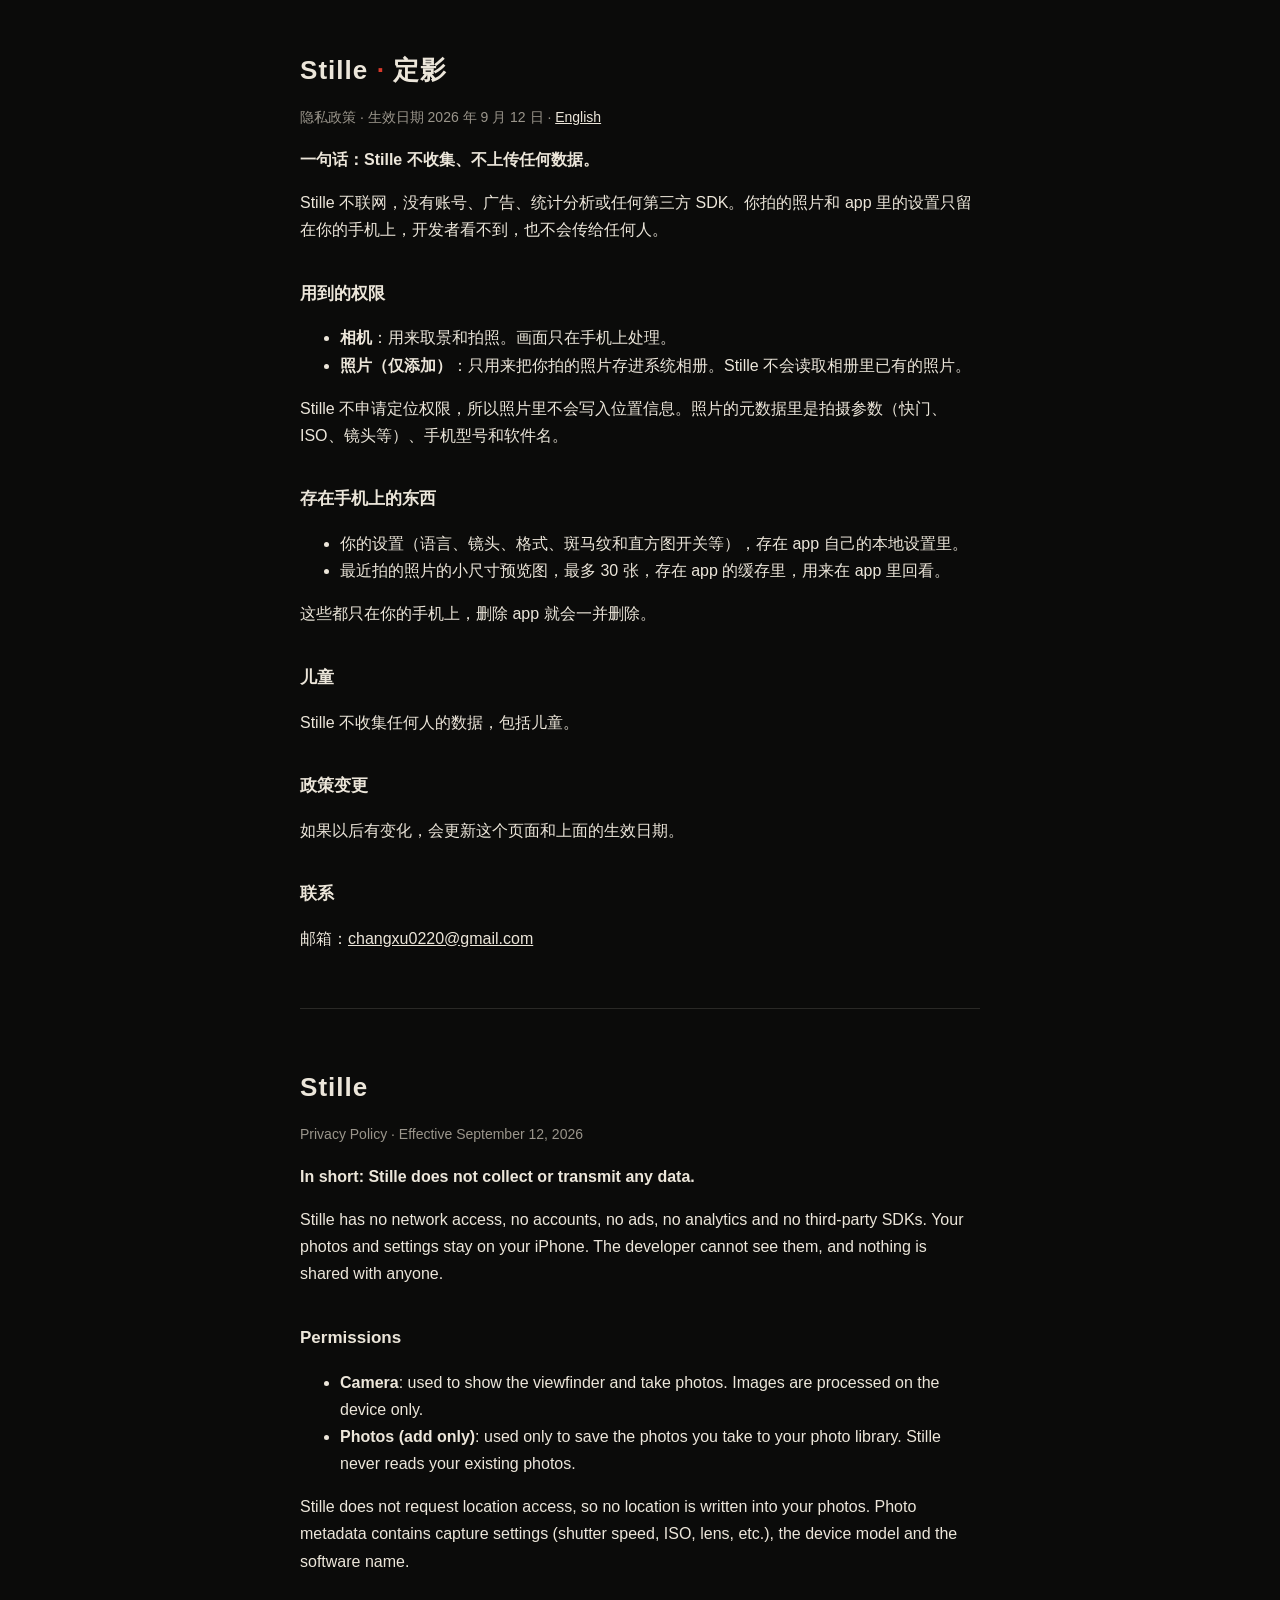
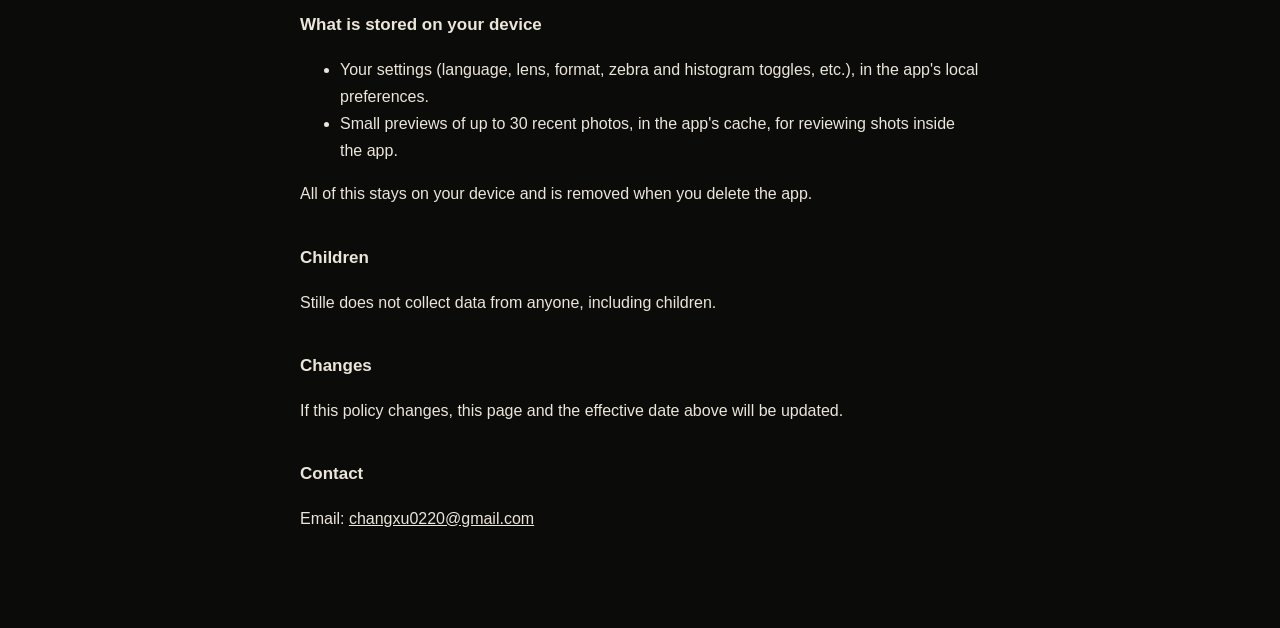
==== privacy.html @ ecd0c996 "Stille 隐私政策与支持页 Co-Authored-By: Claude Opus 5 (1M context) <noreply@anthropic.com> Claude-Session: h" ====
<!doctype html>
<html lang="zh-Hans">
<head>
<meta charset="utf-8">
<meta name="viewport" content="width=device-width, initial-scale=1">
<title>Stille · 隐私政策 Privacy Policy</title>
<style>
  :root { --bg:#0b0b0a; --ink:#ece6da; --dim:#9a958b; --accent:#d8392b; }
  body { margin:0; background:var(--bg); color:var(--ink); font:16px/1.7 -apple-system, "PingFang SC", "Helvetica Neue", sans-serif; }
  main { max-width:680px; margin:0 auto; padding:48px 20px 80px; }
  h1 { font-size:26px; letter-spacing:.04em; margin:0 0 4px; }
  h1 span { color:var(--accent); }
  h2 { font-size:17px; margin:36px 0 8px; }
  p, li { color:var(--ink); }
  .dim { color:var(--dim); font-size:14px; }
  hr { border:0; border-top:1px solid #2a2926; margin:56px 0; }
  a { color:var(--ink); }
</style>
</head>
<body>
<main>

<h1>Stille <span>·</span> 定影</h1>
<p class="dim">隐私政策 · 生效日期 2026 年 9 月 12 日 · <a href="#en">English</a></p>

<p><strong>一句话：Stille 不收集、不上传任何数据。</strong></p>

<p>Stille 不联网，没有账号、广告、统计分析或任何第三方 SDK。你拍的照片和 app 里的设置只留在你的手机上，开发者看不到，也不会传给任何人。</p>

<h2>用到的权限</h2>
<ul>
  <li><strong>相机</strong>：用来取景和拍照。画面只在手机上处理。</li>
  <li><strong>照片（仅添加）</strong>：只用来把你拍的照片存进系统相册。Stille 不会读取相册里已有的照片。</li>
</ul>
<p>Stille 不申请定位权限，所以照片里不会写入位置信息。照片的元数据里是拍摄参数（快门、ISO、镜头等）、手机型号和软件名。</p>

<h2>存在手机上的东西</h2>
<ul>
  <li>你的设置（语言、镜头、格式、斑马纹和直方图开关等），存在 app 自己的本地设置里。</li>
  <li>最近拍的照片的小尺寸预览图，最多 30 张，存在 app 的缓存里，用来在 app 里回看。</li>
</ul>
<p>这些都只在你的手机上，删除 app 就会一并删除。</p>

<h2>儿童</h2>
<p>Stille 不收集任何人的数据，包括儿童。</p>

<h2>政策变更</h2>
<p>如果以后有变化，会更新这个页面和上面的生效日期。</p>

<h2>联系</h2>
<p>邮箱：<a href="mailto:changxu0220@gmail.com">changxu0220@gmail.com</a></p>

<hr>

<section id="en" lang="en">
<h1>Stille</h1>
<p class="dim">Privacy Policy · Effective September 12, 2026</p>

<p><strong>In short: Stille does not collect or transmit any data.</strong></p>

<p>Stille has no network access, no accounts, no ads, no analytics and no third-party SDKs. Your photos and settings stay on your iPhone. The developer cannot see them, and nothing is shared with anyone.</p>

<h2>Permissions</h2>
<ul>
  <li><strong>Camera</strong>: used to show the viewfinder and take photos. Images are processed on the device only.</li>
  <li><strong>Photos (add only)</strong>: used only to save the photos you take to your photo library. Stille never reads your existing photos.</li>
</ul>
<p>Stille does not request location access, so no location is written into your photos. Photo metadata contains capture settings (shutter speed, ISO, lens, etc.), the device model and the software name.</p>

<h2>What is stored on your device</h2>
<ul>
  <li>Your settings (language, lens, format, zebra and histogram toggles, etc.), in the app's local preferences.</li>
  <li>Small previews of up to 30 recent photos, in the app's cache, for reviewing shots inside the app.</li>
</ul>
<p>All of this stays on your device and is removed when you delete the app.</p>

<h2>Children</h2>
<p>Stille does not collect data from anyone, including children.</p>

<h2>Changes</h2>
<p>If this policy changes, this page and the effective date above will be updated.</p>

<h2>Contact</h2>
<p>Email: <a href="mailto:changxu0220@gmail.com">changxu0220@gmail.com</a></p>
</section>

</main>
</body>
</html>
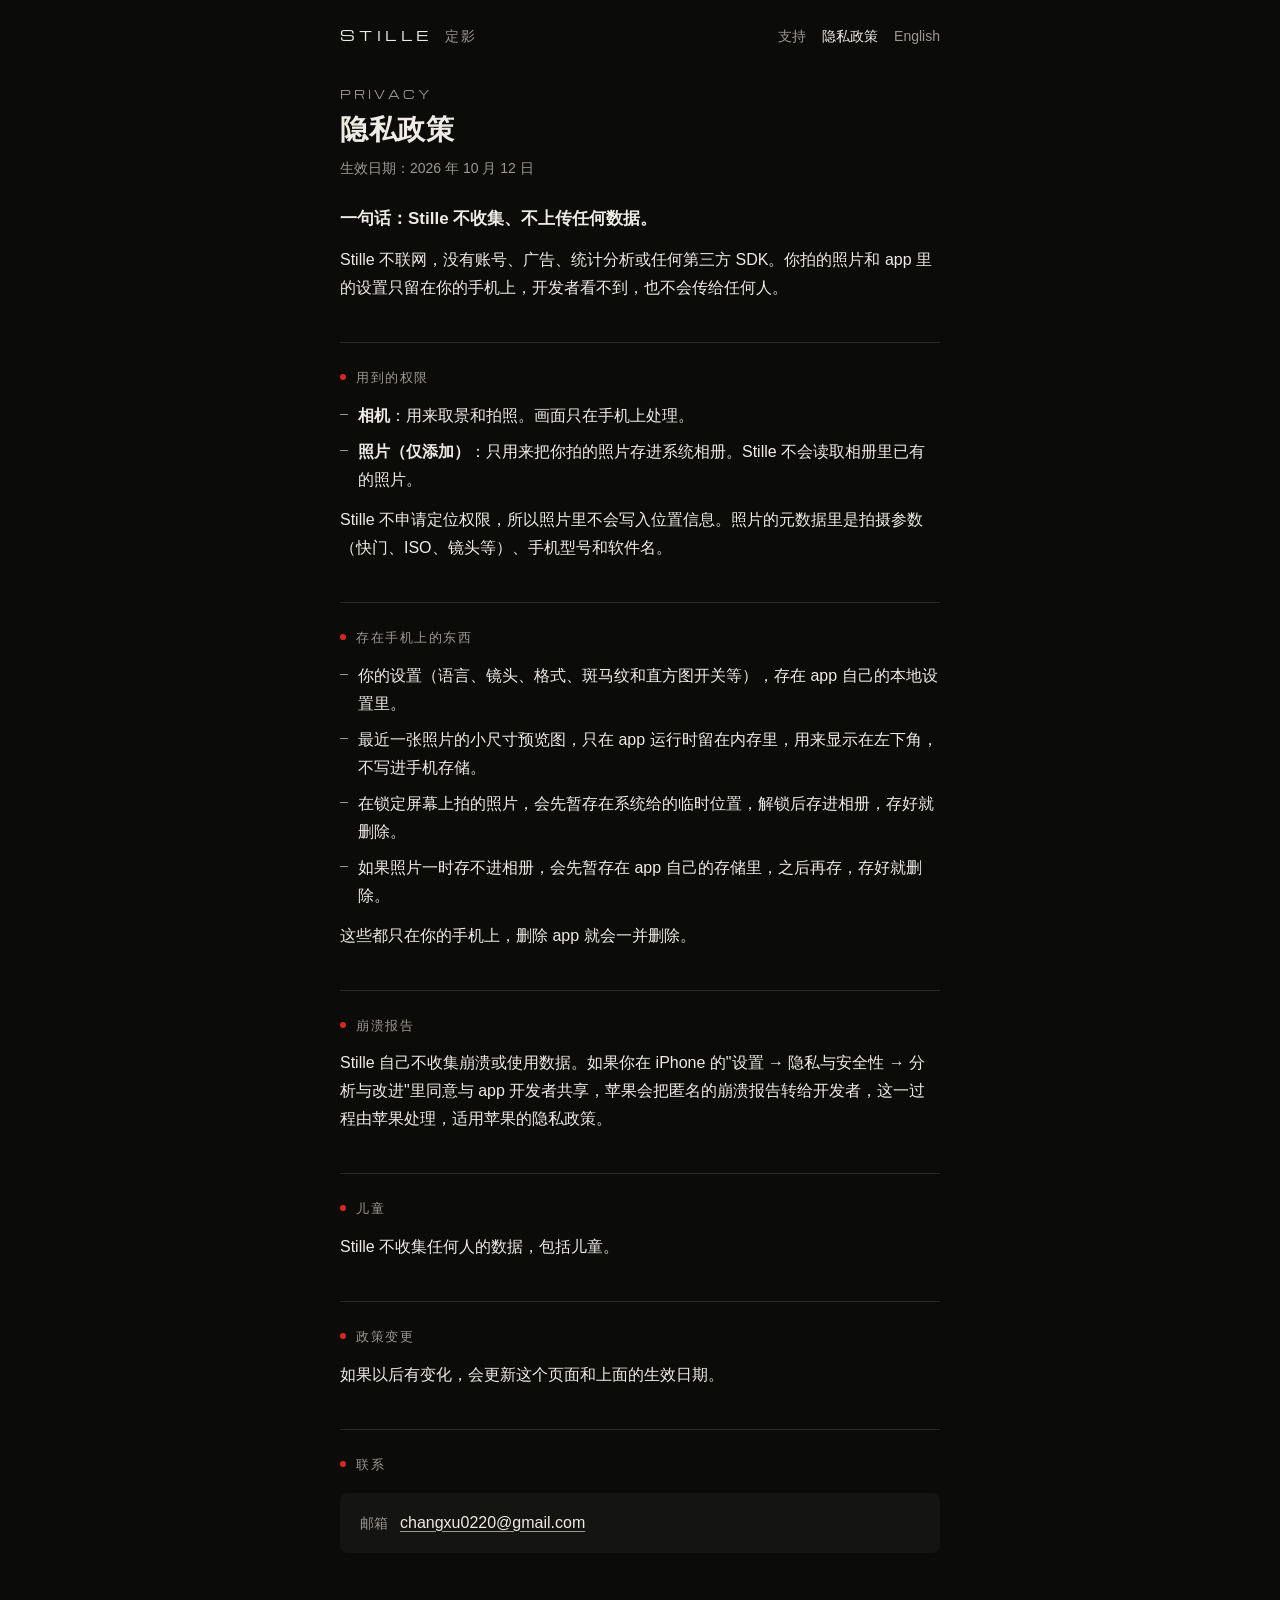
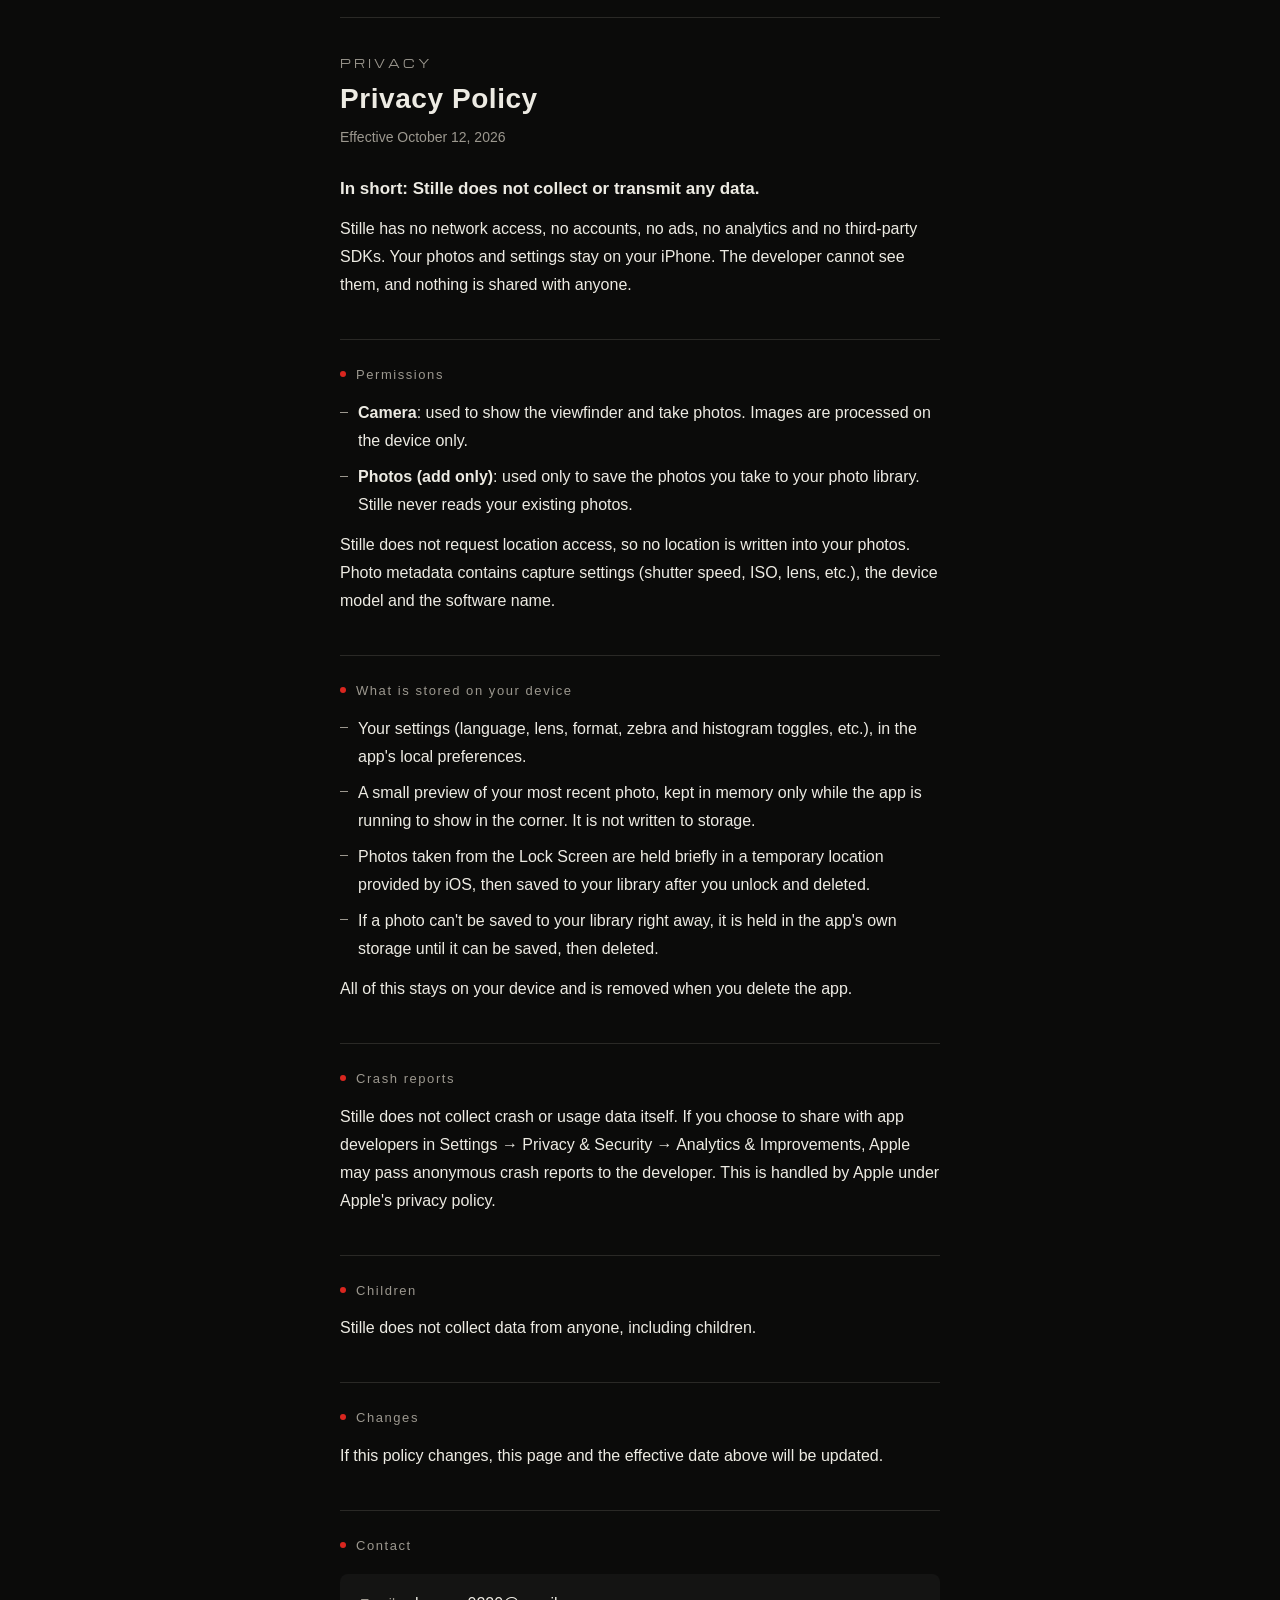
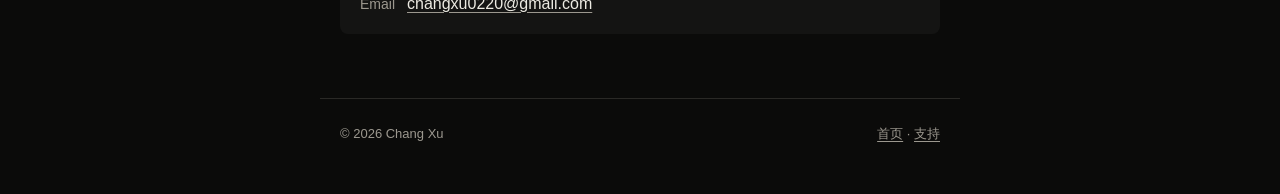
==== commit da507c38: "官网三页统一改版，内容按 1.0 单模式更新 - 共用样式 site.css：颜色和 app 一致，正文用系统字体（不依赖谷歌字体），标志字用 app 同款 Michroma（OFL，附许可文件）；统" ====
--- a/privacy.html
+++ b/privacy.html
@@ -4,27 +4,22 @@
 <meta charset="utf-8">
 <meta name="viewport" content="width=device-width, initial-scale=1">
 <title>Stille · 隐私政策 Privacy Policy</title>
-<style>
-  :root { --bg:#0b0b0a; --ink:#ece6da; --dim:#9a958b; --accent:#d8392b; }
-  body { margin:0; background:var(--bg); color:var(--ink); font:16px/1.7 -apple-system, "PingFang SC", "Helvetica Neue", sans-serif; }
-  main { max-width:680px; margin:0 auto; padding:48px 20px 80px; }
-  h1 { font-size:26px; letter-spacing:.04em; margin:0 0 4px; }
-  h1 span { color:var(--accent); }
-  h2 { font-size:17px; margin:36px 0 8px; }
-  p, li { color:var(--ink); }
-  .dim { color:var(--dim); font-size:14px; }
-  hr { border:0; border-top:1px solid #2a2926; margin:56px 0; }
-  a { color:var(--ink); }
-</style>
+<meta name="description" content="Stille 定影的隐私政策：不联网，不收集任何数据。Privacy policy for Stille: no network access, no data collection.">
+<link rel="icon" href="icon.png">
+<link rel="stylesheet" href="site.css">
 </head>
 <body>
+<header class="top">
+  <a class="mark" href="index.html"><b>STILLE</b><span>定影</span></a>
+  <nav><a href="support.html">支持</a><a href="privacy.html" aria-current="page">隐私政策</a><a href="#en">English</a></nav>
+</header>
+
 <main>
+<p class="eyebrow">PRIVACY</p>
+<h1>隐私政策</h1>
+<p class="meta">生效日期：2026 年 10 月 12 日</p>
 
-<h1>Stille <span>·</span> 定影</h1>
-<p class="dim">隐私政策 · 生效日期 2026 年 9 月 12 日 · <a href="#en">English</a></p>
-
-<p><strong>一句话：Stille 不收集、不上传任何数据。</strong></p>
-
+<p class="lead"><strong>一句话：Stille 不收集、不上传任何数据。</strong></p>
 <p>Stille 不联网，没有账号、广告、统计分析或任何第三方 SDK。你拍的照片和 app 里的设置只留在你的手机上，开发者看不到，也不会传给任何人。</p>
 
 <h2>用到的权限</h2>
@@ -37,9 +32,14 @@
 <h2>存在手机上的东西</h2>
 <ul>
   <li>你的设置（语言、镜头、格式、斑马纹和直方图开关等），存在 app 自己的本地设置里。</li>
-  <li>最近拍的照片的小尺寸预览图，最多 30 张，存在 app 的缓存里，用来在 app 里回看。</li>
+  <li>最近一张照片的小尺寸预览图，只在 app 运行时留在内存里，用来显示在左下角，不写进手机存储。</li>
+  <li>在锁定屏幕上拍的照片，会先暂存在系统给的临时位置，解锁后存进相册，存好就删除。</li>
+  <li>如果照片一时存不进相册，会先暂存在 app 自己的存储里，之后再存，存好就删除。</li>
 </ul>
 <p>这些都只在你的手机上，删除 app 就会一并删除。</p>
+
+<h2>崩溃报告</h2>
+<p>Stille 自己不收集崩溃或使用数据。如果你在 iPhone 的"设置 → 隐私与安全性 → 分析与改进"里同意与 app 开发者共享，苹果会把匿名的崩溃报告转给开发者，这一过程由苹果处理，适用苹果的隐私政策。</p>
 
 <h2>儿童</h2>
 <p>Stille 不收集任何人的数据，包括儿童。</p>
@@ -48,16 +48,14 @@
 <p>如果以后有变化，会更新这个页面和上面的生效日期。</p>
 
 <h2>联系</h2>
-<p>邮箱：<a href="mailto:changxu0220@gmail.com">changxu0220@gmail.com</a></p>
+<div class="contact"><p><span class="k">邮箱</span><a href="mailto:changxu0220@gmail.com">changxu0220@gmail.com</a></p></div>
 
-<hr>
+<section class="lang-split" id="en" lang="en">
+<p class="eyebrow">PRIVACY</p>
+<h1>Privacy Policy</h1>
+<p class="meta">Effective October 12, 2026</p>
 
-<section id="en" lang="en">
-<h1>Stille</h1>
-<p class="dim">Privacy Policy · Effective September 12, 2026</p>
-
-<p><strong>In short: Stille does not collect or transmit any data.</strong></p>
-
+<p class="lead"><strong>In short: Stille does not collect or transmit any data.</strong></p>
 <p>Stille has no network access, no accounts, no ads, no analytics and no third-party SDKs. Your photos and settings stay on your iPhone. The developer cannot see them, and nothing is shared with anyone.</p>
 
 <h2>Permissions</h2>
@@ -70,9 +68,14 @@
 <h2>What is stored on your device</h2>
 <ul>
   <li>Your settings (language, lens, format, zebra and histogram toggles, etc.), in the app's local preferences.</li>
-  <li>Small previews of up to 30 recent photos, in the app's cache, for reviewing shots inside the app.</li>
+  <li>A small preview of your most recent photo, kept in memory only while the app is running to show in the corner. It is not written to storage.</li>
+  <li>Photos taken from the Lock Screen are held briefly in a temporary location provided by iOS, then saved to your library after you unlock and deleted.</li>
+  <li>If a photo can't be saved to your library right away, it is held in the app's own storage until it can be saved, then deleted.</li>
 </ul>
 <p>All of this stays on your device and is removed when you delete the app.</p>
+
+<h2>Crash reports</h2>
+<p>Stille does not collect crash or usage data itself. If you choose to share with app developers in Settings → Privacy &amp; Security → Analytics &amp; Improvements, Apple may pass anonymous crash reports to the developer. This is handled by Apple under Apple's privacy policy.</p>
 
 <h2>Children</h2>
 <p>Stille does not collect data from anyone, including children.</p>
@@ -81,9 +84,13 @@
 <p>If this policy changes, this page and the effective date above will be updated.</p>
 
 <h2>Contact</h2>
-<p>Email: <a href="mailto:changxu0220@gmail.com">changxu0220@gmail.com</a></p>
+<div class="contact"><p><span class="k">Email</span><a href="mailto:changxu0220@gmail.com">changxu0220@gmail.com</a></p></div>
 </section>
+</main>
 
-</main>
+<footer>
+  <span>© 2026 Chang Xu</span>
+  <span><a href="index.html">首页</a> · <a href="support.html">支持</a></span>
+</footer>
 </body>
 </html>
--- a/site.css
+++ b/site.css
@@ -0,0 +1,104 @@
+/* Stille 官网共用样式。颜色和 app 一致（ProCam/UI/Theme.swift：ink 0.93/0.92/0.89，accent 0.85/0.15/0.12）。
+   版式：单栏，正文最宽 640px；间距只用 8 / 12 / 16 / 24 / 40 / 64 几档。 */
+
+@font-face {
+  font-family: "Michroma";
+  src: url("Michroma-Regular.ttf") format("truetype");
+  font-display: swap;
+}
+
+:root {
+  color-scheme: dark;
+  --bg: #0b0b0a;
+  --surface: #141413;
+  --ink: #edebe3;
+  --dim: #9c988f;
+  --line: #2a2926;
+  --accent: #d9261f;
+  --sans: -apple-system, BlinkMacSystemFont, "PingFang SC", "Hiragino Sans GB", "Microsoft YaHei", "Helvetica Neue", Arial, sans-serif;
+  --mark: "Michroma", "Helvetica Neue", Arial, sans-serif;
+}
+
+* { box-sizing: border-box; }
+html { -webkit-text-size-adjust: 100%; }
+body {
+  margin: 0;
+  background: var(--bg);
+  color: var(--ink);
+  font: 16px/1.75 var(--sans);
+  -webkit-font-smoothing: antialiased;
+}
+a { color: var(--ink); text-decoration-color: var(--dim); text-underline-offset: 3px; }
+a:hover { text-decoration-color: var(--ink); }
+a:focus-visible { outline: 1px solid var(--accent); outline-offset: 3px; }
+
+/* 顶栏 */
+.top {
+  max-width: 640px; margin: 0 auto; padding: 24px 20px 0;
+  display: flex; align-items: center; justify-content: space-between; gap: 16px; flex-wrap: wrap;
+}
+.mark { display: inline-flex; align-items: baseline; gap: 12px; text-decoration: none; }
+.mark b { font: 14px/1 var(--mark); letter-spacing: .32em; font-weight: 400; }
+.mark span { font-size: 14px; color: var(--dim); letter-spacing: .12em; }
+.top nav { display: flex; gap: 16px; font-size: 14px; }
+.top nav a { color: var(--dim); text-decoration: none; }
+.top nav a:hover, .top nav a[aria-current="page"] { color: var(--ink); }
+
+/* 正文 */
+main { max-width: 640px; margin: 0 auto; padding: 40px 20px 64px; }
+.eyebrow { font: 11px/1 var(--mark); letter-spacing: .28em; color: var(--dim); margin: 0 0 12px; }
+h1 { font-size: 28px; line-height: 1.3; font-weight: 600; margin: 0 0 8px; letter-spacing: .02em; }
+.meta { color: var(--dim); font-size: 14px; margin: 0; }
+.lead { font-size: 17px; margin: 24px 0 0; }
+h2 {
+  font-size: 13px; font-weight: 500; color: var(--dim); letter-spacing: .12em;
+  margin: 40px 0 12px; padding-top: 24px; border-top: 1px solid var(--line);
+}
+h2::before { content: ""; display: inline-block; width: 6px; height: 6px; background: var(--accent); border-radius: 50%; margin-right: 10px; vertical-align: 2px; }
+p { margin: 12px 0 0; }
+strong { font-weight: 600; }
+
+ul { margin: 12px 0 0; padding: 0; list-style: none; }
+li { position: relative; padding-left: 18px; margin: 8px 0 0; }
+li::before { content: ""; position: absolute; left: 0; top: .78em; width: 8px; height: 1px; background: var(--dim); }
+
+/* 常见问题：一问一答 */
+.qa { margin-top: 24px; }
+.qa h3 { font-size: 16px; font-weight: 600; margin: 0; line-height: 1.6; }
+.qa p { margin-top: 8px; color: #d9d6ce; }
+
+/* 联系方式 */
+.contact { background: var(--surface); border-radius: 8px; padding: 16px 20px; margin-top: 16px; }
+.contact p { margin: 0; }
+.contact p + p { margin-top: 8px; }
+.contact .k { color: var(--dim); font-size: 14px; margin-right: 12px; }
+
+/* 英文部分 */
+.lang-split { margin-top: 64px; padding-top: 40px; border-top: 1px solid var(--line); }
+
+/* 页脚 */
+footer {
+  max-width: 640px; margin: 0 auto; padding: 24px 20px 48px;
+  border-top: 1px solid var(--line); color: var(--dim); font-size: 13px;
+  display: flex; justify-content: space-between; gap: 12px; flex-wrap: wrap;
+}
+footer a { color: var(--dim); }
+
+/* 首页 */
+.home { min-height: 70vh; display: flex; flex-direction: column; justify-content: center; }
+.home img { width: 88px; height: 88px; border-radius: 20px; display: block; }
+.home .wordmark { font: 26px/1.2 var(--mark); letter-spacing: .3em; margin: 32px 0 0; font-weight: 400; }
+.home .cn { font-size: 18px; letter-spacing: .3em; color: var(--dim); margin: 12px 0 0; }
+.home .tag { margin: 24px 0 0; font-size: 17px; }
+.home .tag span { display: block; color: var(--dim); font-size: 15px; margin-top: 4px; }
+.home .links { display: flex; gap: 12px; margin-top: 40px; flex-wrap: wrap; }
+.home .links a {
+  text-decoration: none; font-size: 14px; padding: 8px 16px;
+  border: 1px solid var(--line); border-radius: 999px;
+}
+.home .links a:hover { border-color: var(--dim); }
+
+@media (max-width: 480px) {
+  h1 { font-size: 24px; }
+  .home .wordmark { font-size: 22px; }
+}
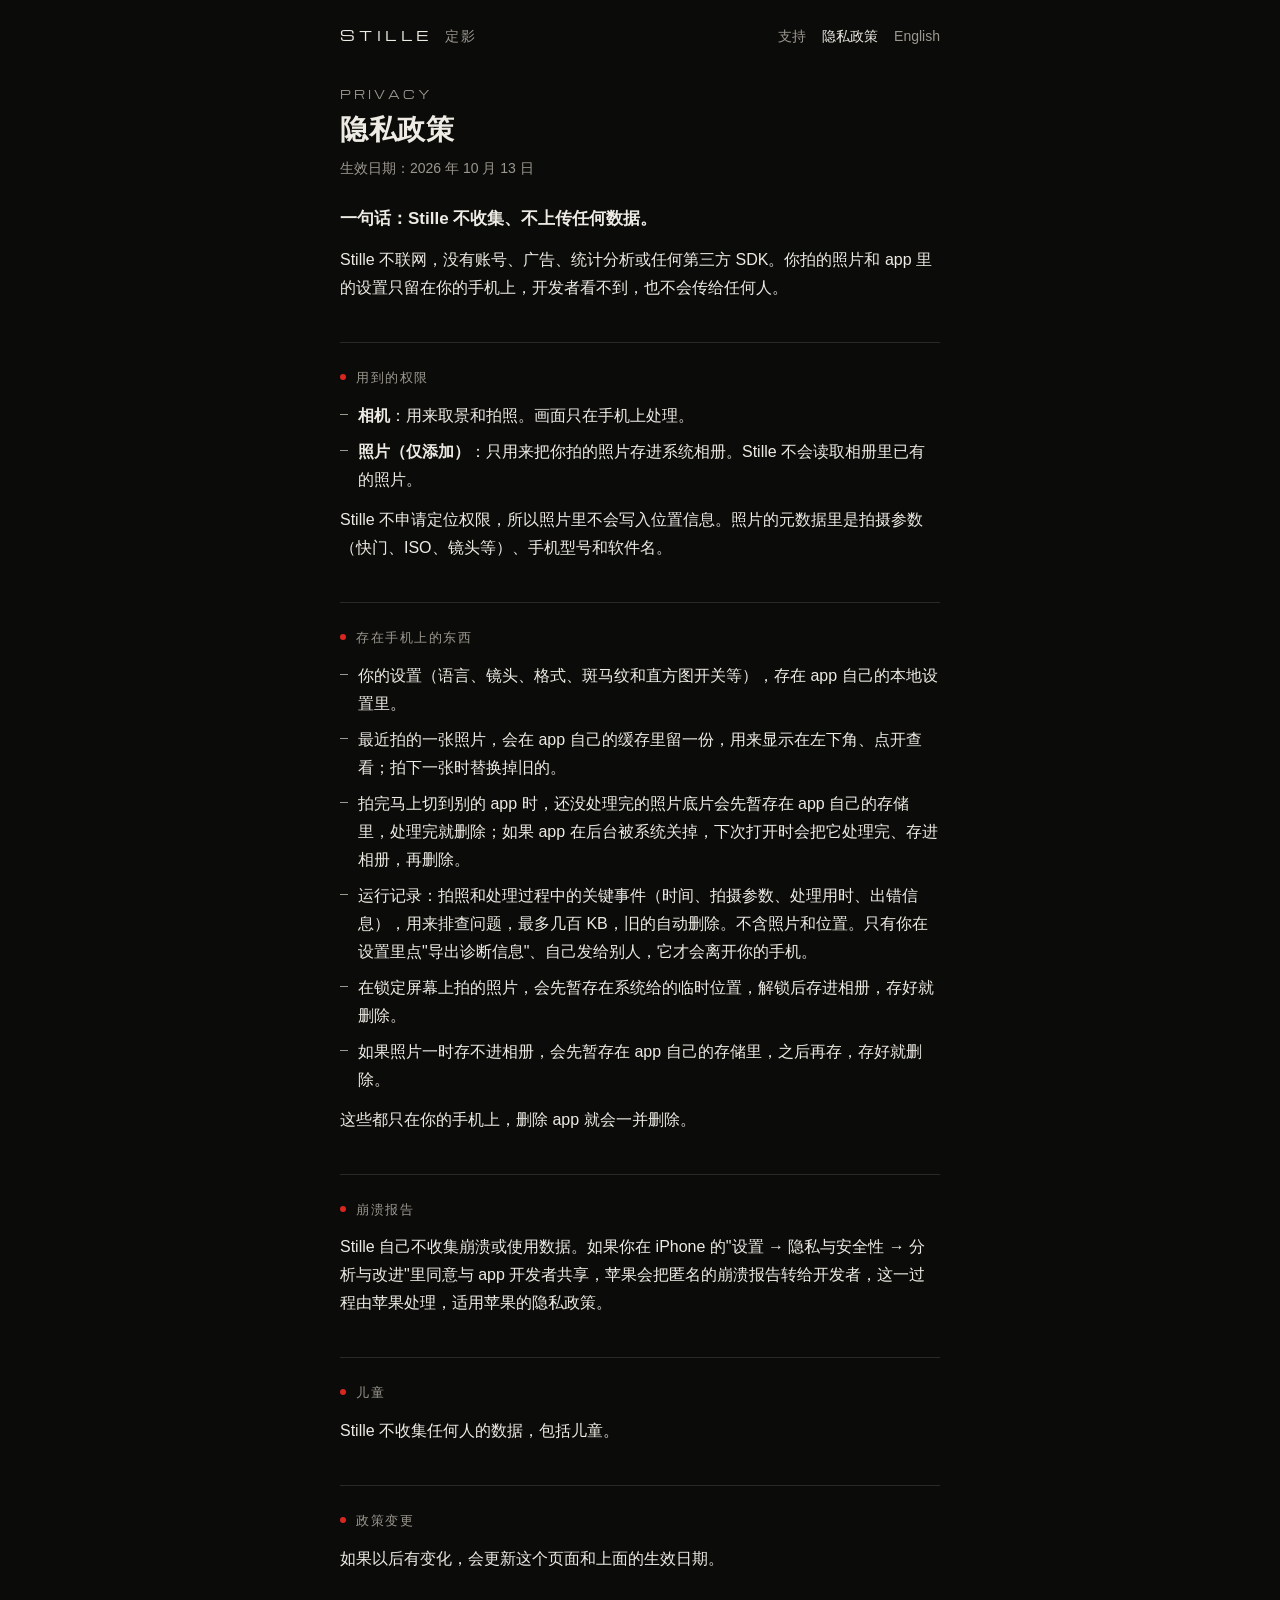
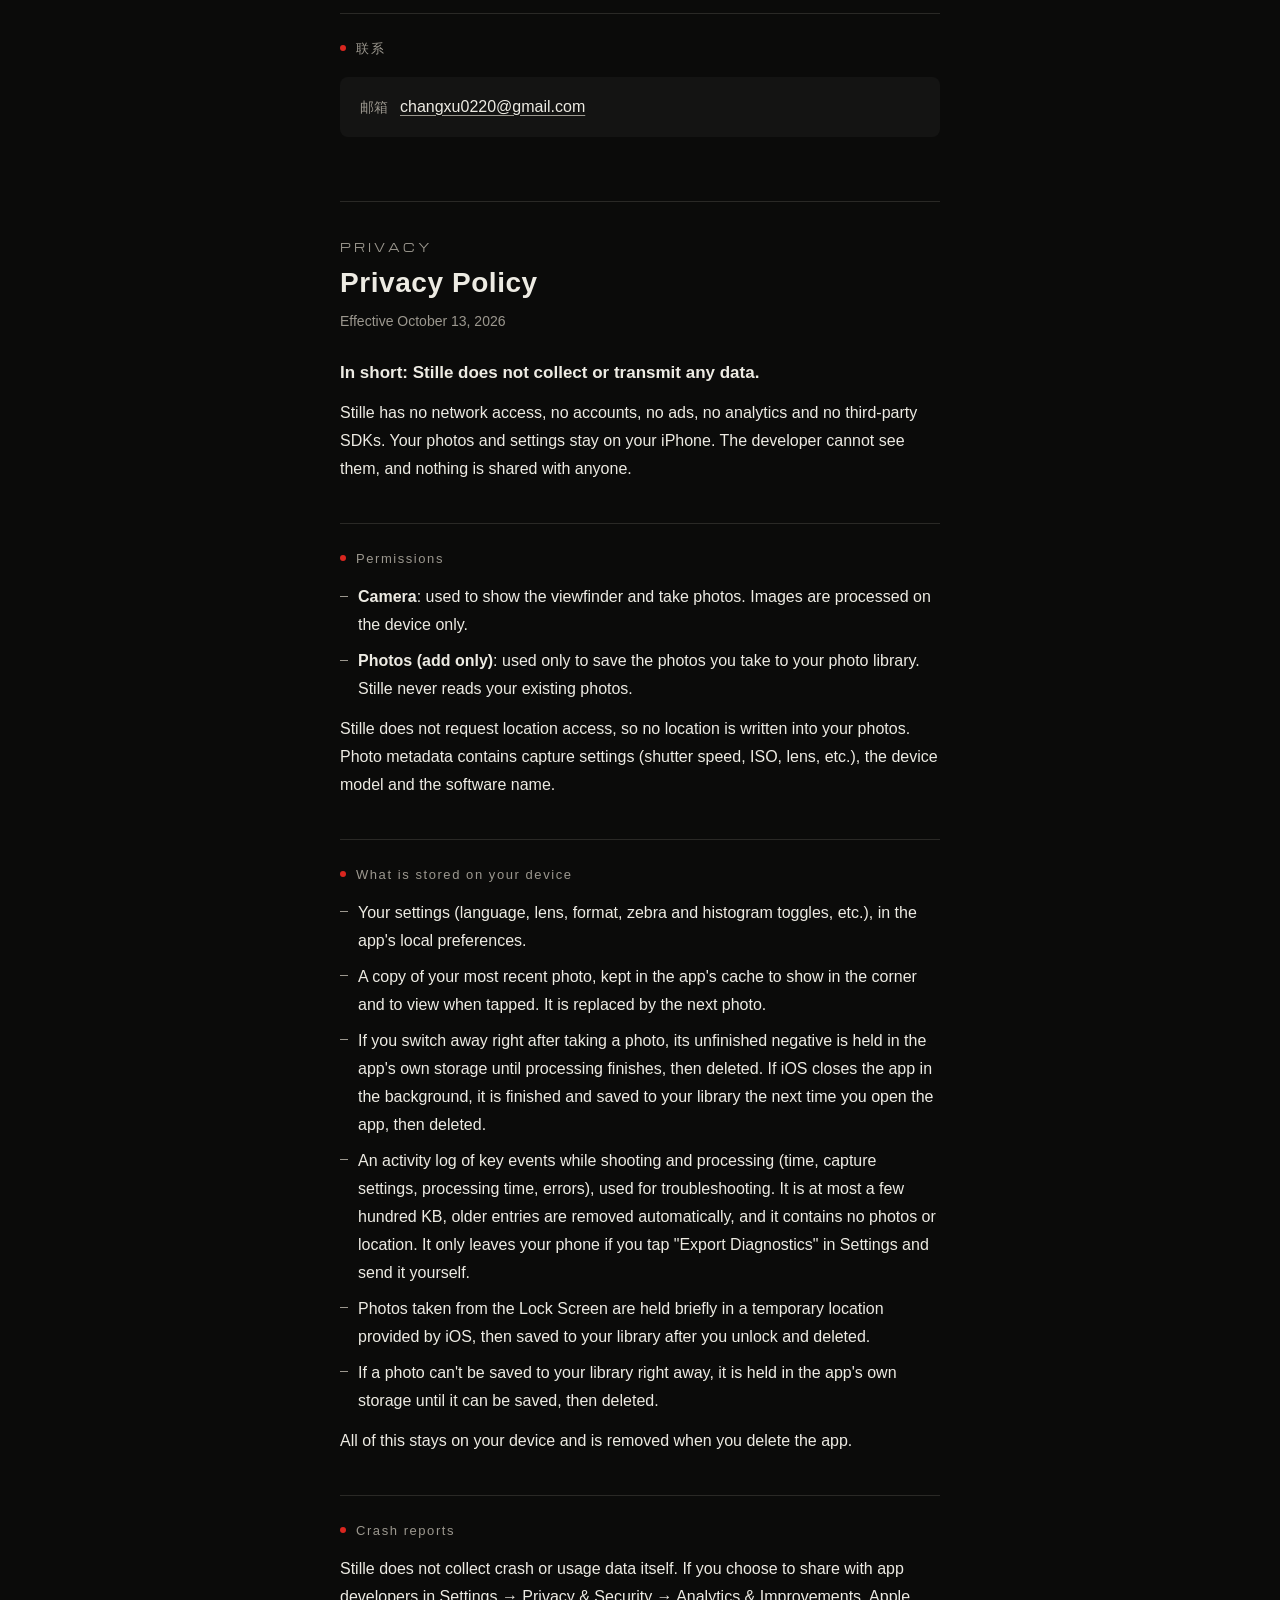
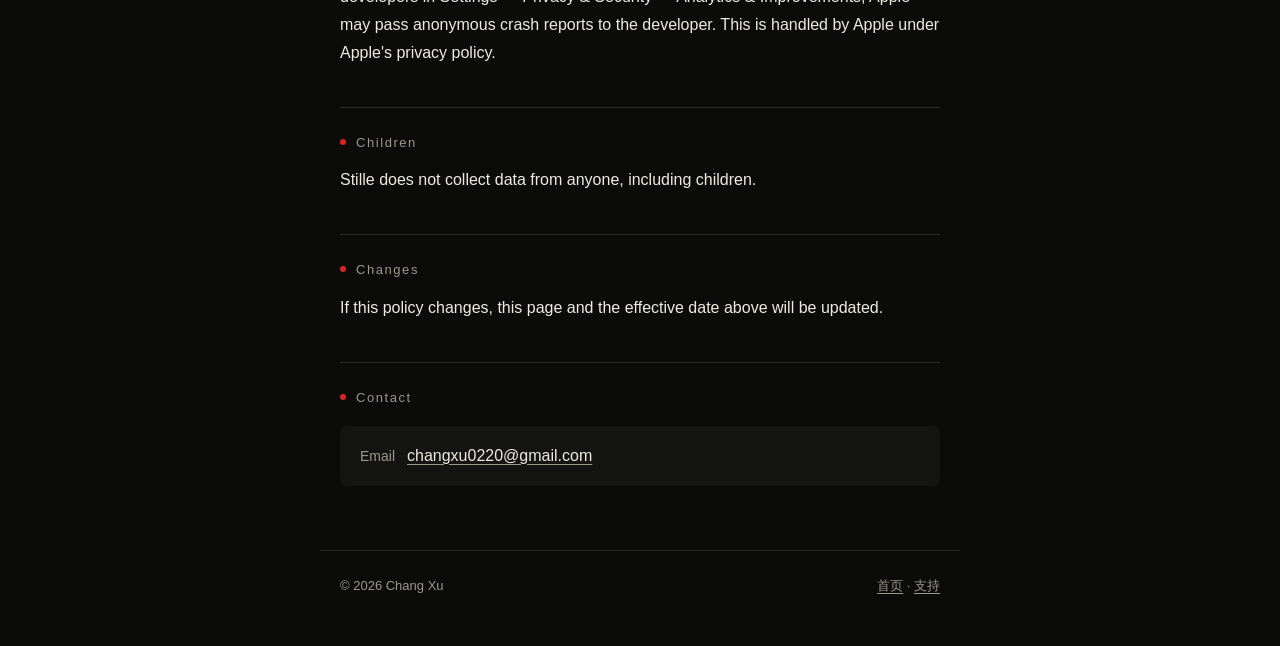
==== commit cd27da2c: "隐私页和支持页跟上 1.0 build 3 / 4：最近一张成片缓存、切后台暂存底片、运行记录与导出诊断；切后台说明；点小图看最新一张 隐私页生效日期改为 2026-10-13（中英文）。旧写法"预览" ====
--- a/privacy.html
+++ b/privacy.html
@@ -17,7 +17,7 @@
 <main>
 <p class="eyebrow">PRIVACY</p>
 <h1>隐私政策</h1>
-<p class="meta">生效日期：2026 年 10 月 12 日</p>
+<p class="meta">生效日期：2026 年 10 月 13 日</p>
 
 <p class="lead"><strong>一句话：Stille 不收集、不上传任何数据。</strong></p>
 <p>Stille 不联网，没有账号、广告、统计分析或任何第三方 SDK。你拍的照片和 app 里的设置只留在你的手机上，开发者看不到，也不会传给任何人。</p>
@@ -32,7 +32,9 @@
 <h2>存在手机上的东西</h2>
 <ul>
   <li>你的设置（语言、镜头、格式、斑马纹和直方图开关等），存在 app 自己的本地设置里。</li>
-  <li>最近一张照片的小尺寸预览图，只在 app 运行时留在内存里，用来显示在左下角，不写进手机存储。</li>
+  <li>最近拍的一张照片，会在 app 自己的缓存里留一份，用来显示在左下角、点开查看；拍下一张时替换掉旧的。</li>
+  <li>拍完马上切到别的 app 时，还没处理完的照片底片会先暂存在 app 自己的存储里，处理完就删除；如果 app 在后台被系统关掉，下次打开时会把它处理完、存进相册，再删除。</li>
+  <li>运行记录：拍照和处理过程中的关键事件（时间、拍摄参数、处理用时、出错信息），用来排查问题，最多几百 KB，旧的自动删除。不含照片和位置。只有你在设置里点"导出诊断信息"、自己发给别人，它才会离开你的手机。</li>
   <li>在锁定屏幕上拍的照片，会先暂存在系统给的临时位置，解锁后存进相册，存好就删除。</li>
   <li>如果照片一时存不进相册，会先暂存在 app 自己的存储里，之后再存，存好就删除。</li>
 </ul>
@@ -53,7 +55,7 @@
 <section class="lang-split" id="en" lang="en">
 <p class="eyebrow">PRIVACY</p>
 <h1>Privacy Policy</h1>
-<p class="meta">Effective October 12, 2026</p>
+<p class="meta">Effective October 13, 2026</p>
 
 <p class="lead"><strong>In short: Stille does not collect or transmit any data.</strong></p>
 <p>Stille has no network access, no accounts, no ads, no analytics and no third-party SDKs. Your photos and settings stay on your iPhone. The developer cannot see them, and nothing is shared with anyone.</p>
@@ -68,7 +70,9 @@
 <h2>What is stored on your device</h2>
 <ul>
   <li>Your settings (language, lens, format, zebra and histogram toggles, etc.), in the app's local preferences.</li>
-  <li>A small preview of your most recent photo, kept in memory only while the app is running to show in the corner. It is not written to storage.</li>
+  <li>A copy of your most recent photo, kept in the app's cache to show in the corner and to view when tapped. It is replaced by the next photo.</li>
+  <li>If you switch away right after taking a photo, its unfinished negative is held in the app's own storage until processing finishes, then deleted. If iOS closes the app in the background, it is finished and saved to your library the next time you open the app, then deleted.</li>
+  <li>An activity log of key events while shooting and processing (time, capture settings, processing time, errors), used for troubleshooting. It is at most a few hundred KB, older entries are removed automatically, and it contains no photos or location. It only leaves your phone if you tap "Export Diagnostics" in Settings and send it yourself.</li>
   <li>Photos taken from the Lock Screen are held briefly in a temporary location provided by iOS, then saved to your library after you unlock and deleted.</li>
   <li>If a photo can't be saved to your library right away, it is held in the app's own storage until it can be saved, then deleted.</li>
 </ul>
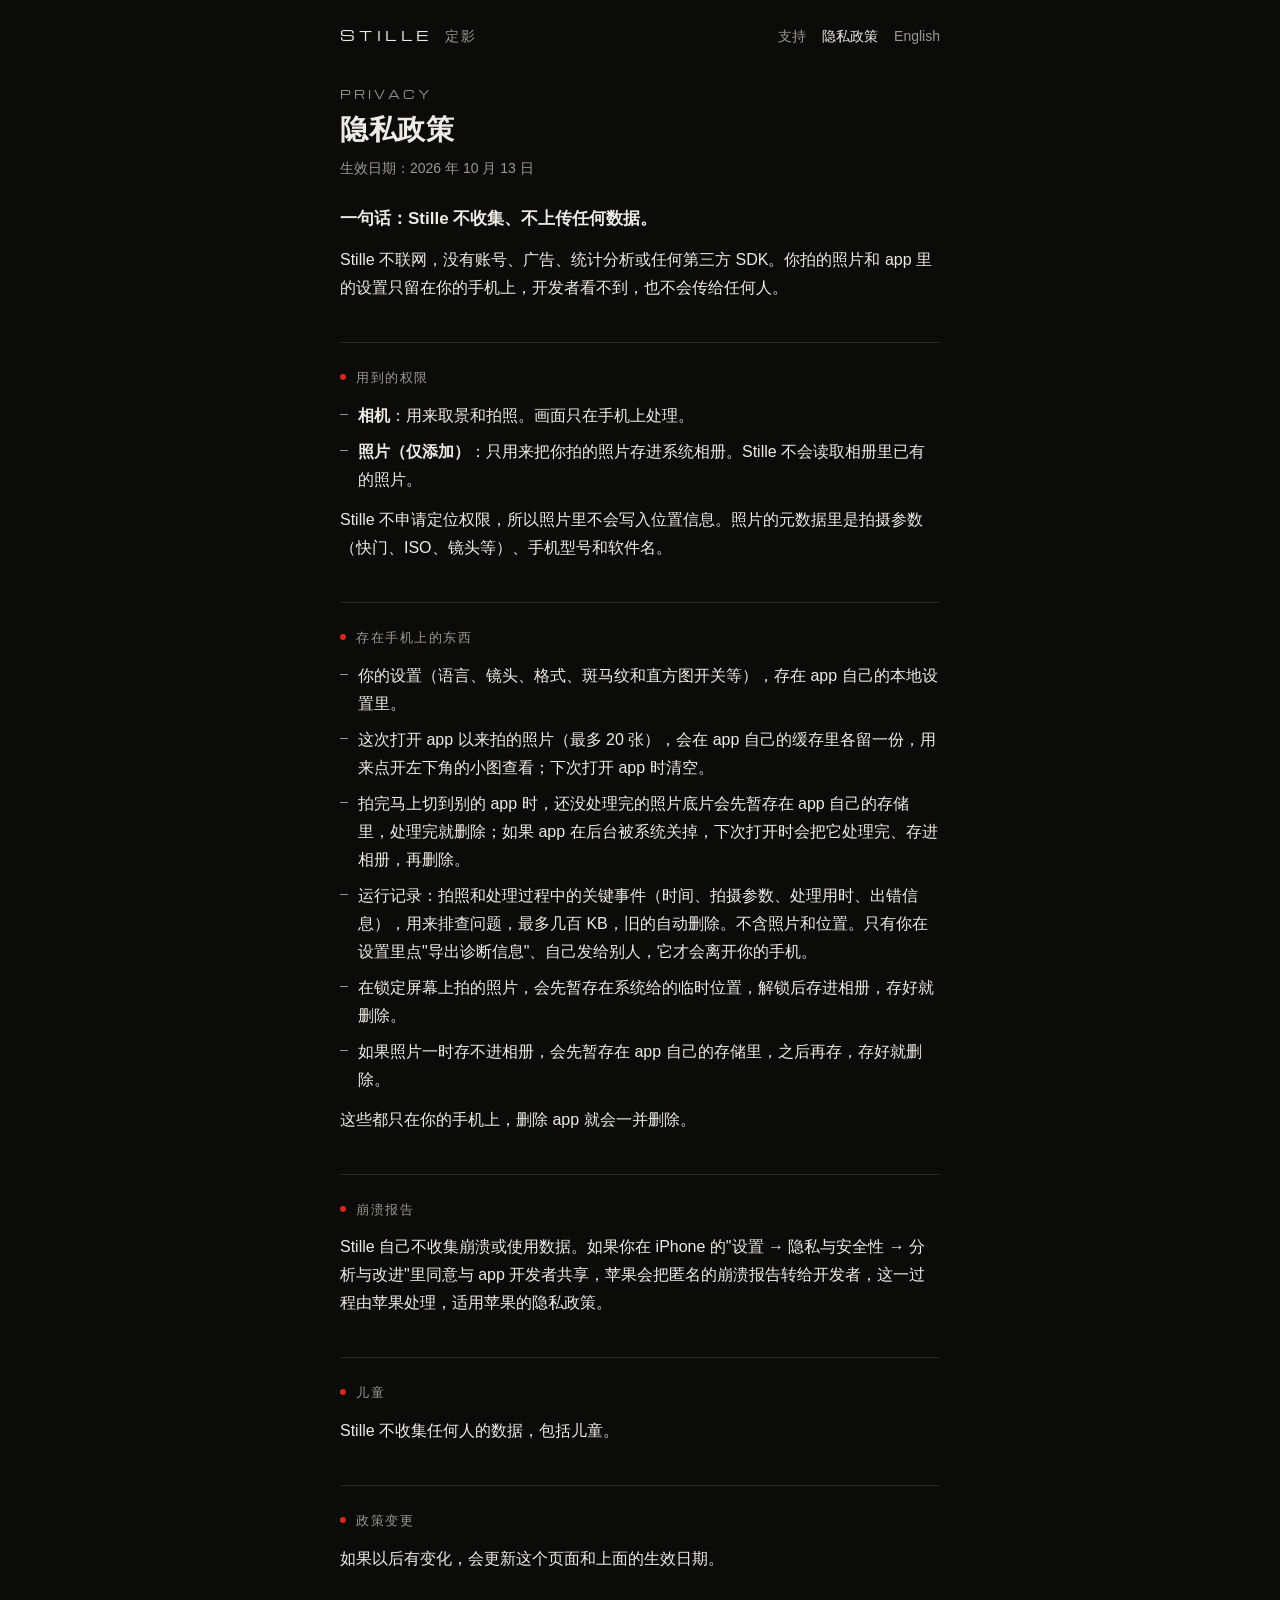
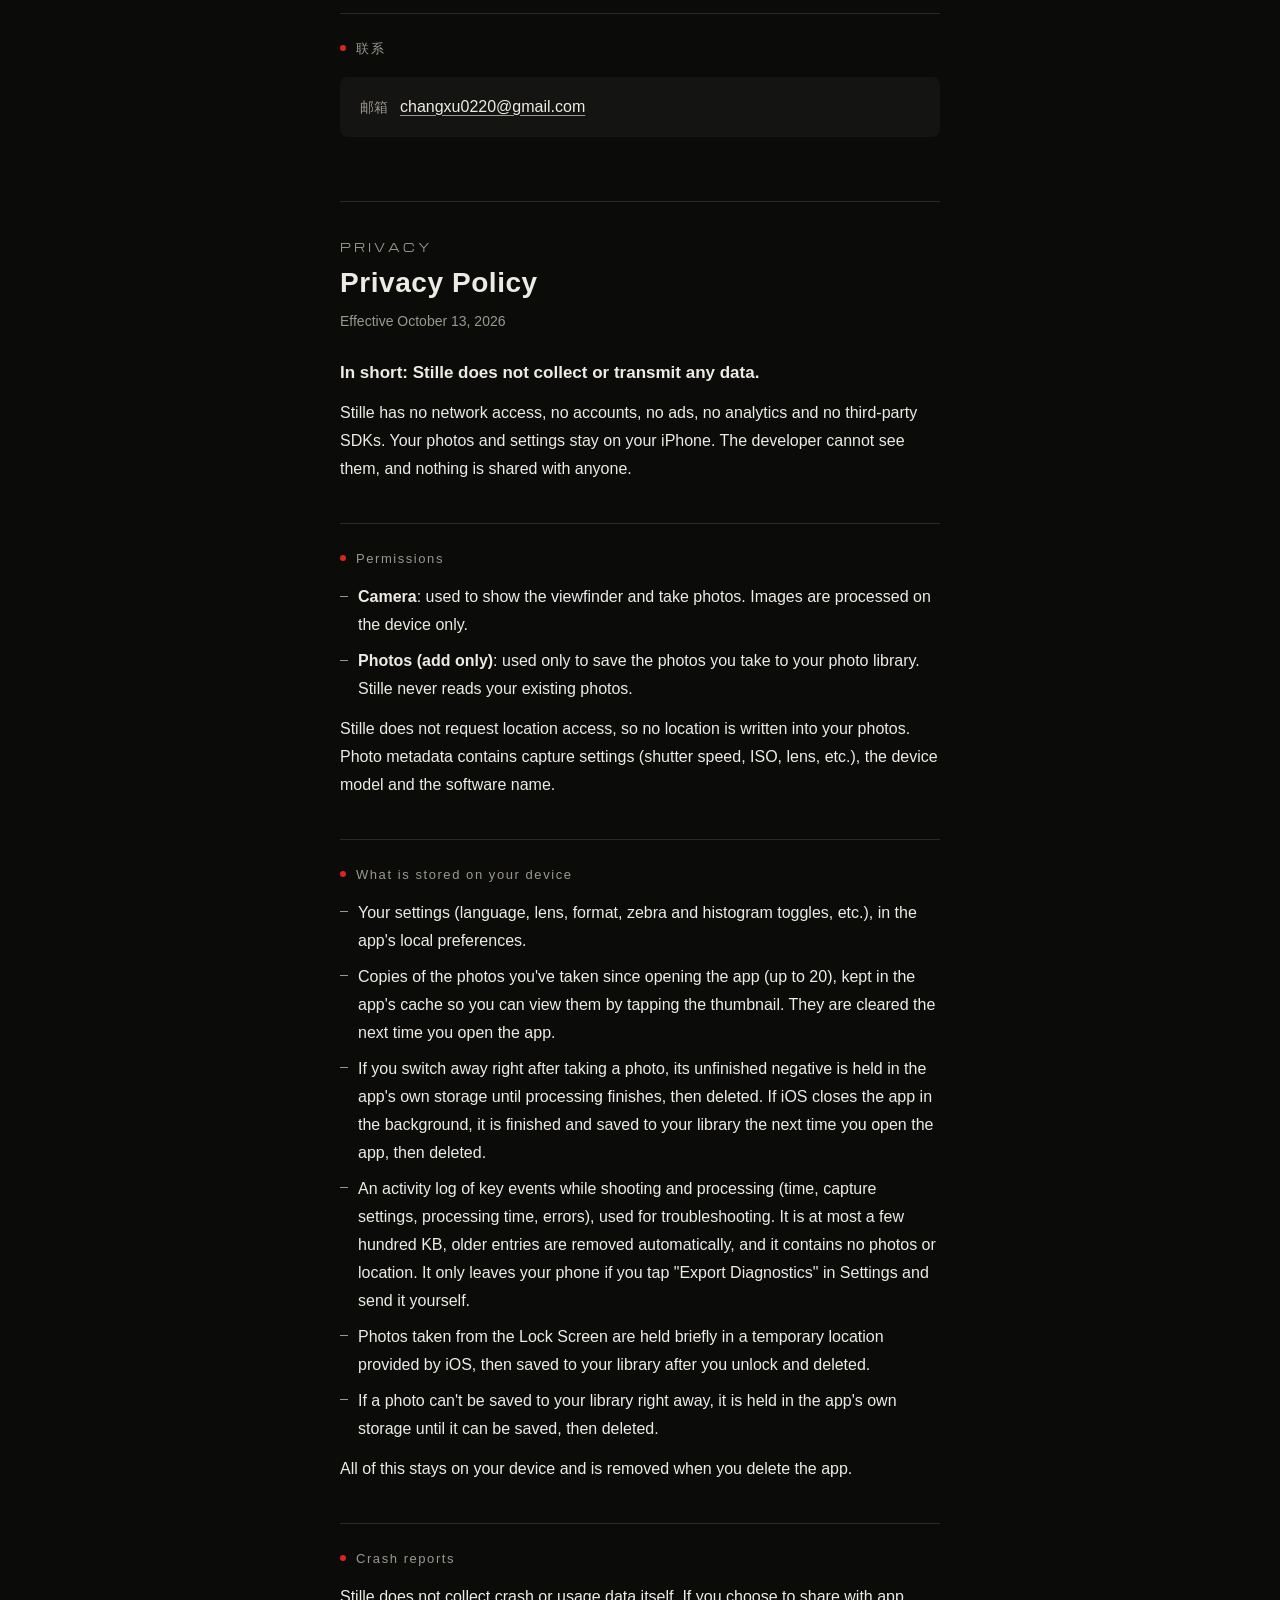
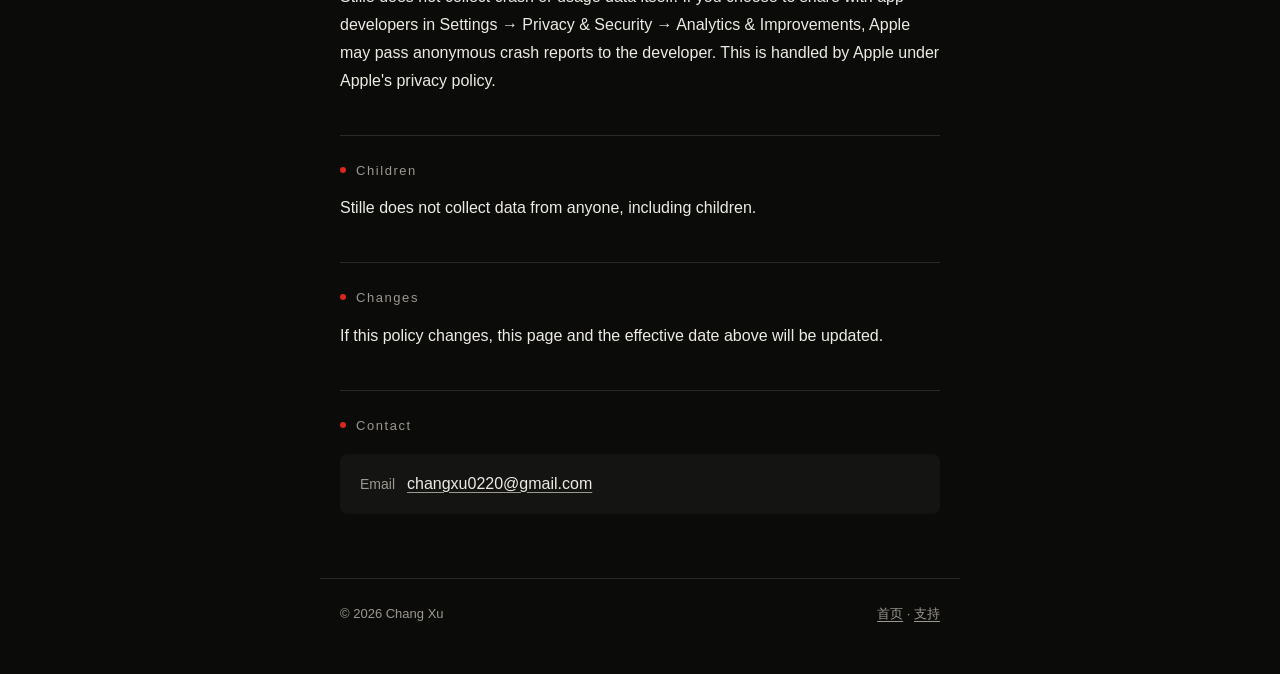
==== commit 896aa92d: "隐私页：看图缓存改为"这次打开 app 以来最多 20 张、下次打开清空"（跟 app 253098f）" ====
--- a/privacy.html
+++ b/privacy.html
@@ -32,7 +32,7 @@
 <h2>存在手机上的东西</h2>
 <ul>
   <li>你的设置（语言、镜头、格式、斑马纹和直方图开关等），存在 app 自己的本地设置里。</li>
-  <li>最近拍的一张照片，会在 app 自己的缓存里留一份，用来显示在左下角、点开查看；拍下一张时替换掉旧的。</li>
+  <li>这次打开 app 以来拍的照片（最多 20 张），会在 app 自己的缓存里各留一份，用来点开左下角的小图查看；下次打开 app 时清空。</li>
   <li>拍完马上切到别的 app 时，还没处理完的照片底片会先暂存在 app 自己的存储里，处理完就删除；如果 app 在后台被系统关掉，下次打开时会把它处理完、存进相册，再删除。</li>
   <li>运行记录：拍照和处理过程中的关键事件（时间、拍摄参数、处理用时、出错信息），用来排查问题，最多几百 KB，旧的自动删除。不含照片和位置。只有你在设置里点"导出诊断信息"、自己发给别人，它才会离开你的手机。</li>
   <li>在锁定屏幕上拍的照片，会先暂存在系统给的临时位置，解锁后存进相册，存好就删除。</li>
@@ -70,7 +70,7 @@
 <h2>What is stored on your device</h2>
 <ul>
   <li>Your settings (language, lens, format, zebra and histogram toggles, etc.), in the app's local preferences.</li>
-  <li>A copy of your most recent photo, kept in the app's cache to show in the corner and to view when tapped. It is replaced by the next photo.</li>
+  <li>Copies of the photos you've taken since opening the app (up to 20), kept in the app's cache so you can view them by tapping the thumbnail. They are cleared the next time you open the app.</li>
   <li>If you switch away right after taking a photo, its unfinished negative is held in the app's own storage until processing finishes, then deleted. If iOS closes the app in the background, it is finished and saved to your library the next time you open the app, then deleted.</li>
   <li>An activity log of key events while shooting and processing (time, capture settings, processing time, errors), used for troubleshooting. It is at most a few hundred KB, older entries are removed automatically, and it contains no photos or location. It only leaves your phone if you tap "Export Diagnostics" in Settings and send it yourself.</li>
   <li>Photos taken from the Lock Screen are held briefly in a temporary location provided by iOS, then saved to your library after you unlock and deleted.</li>
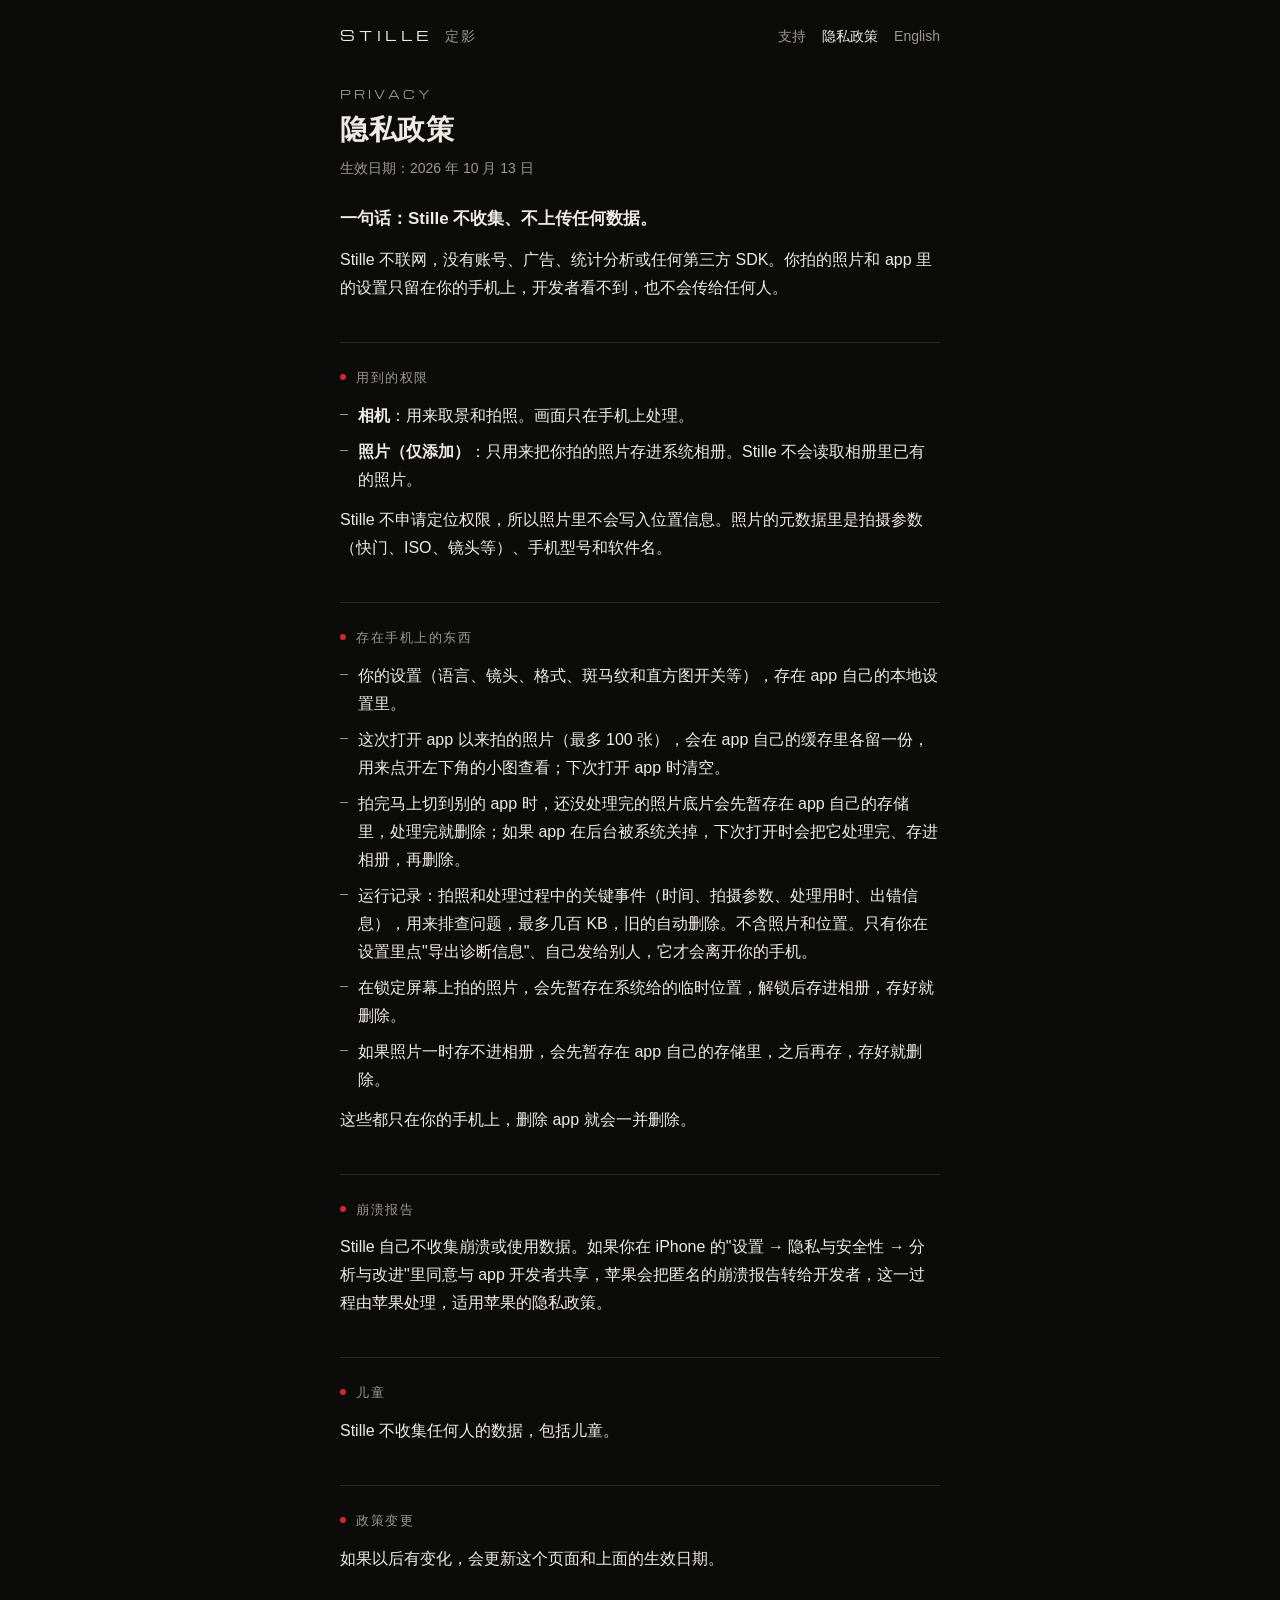
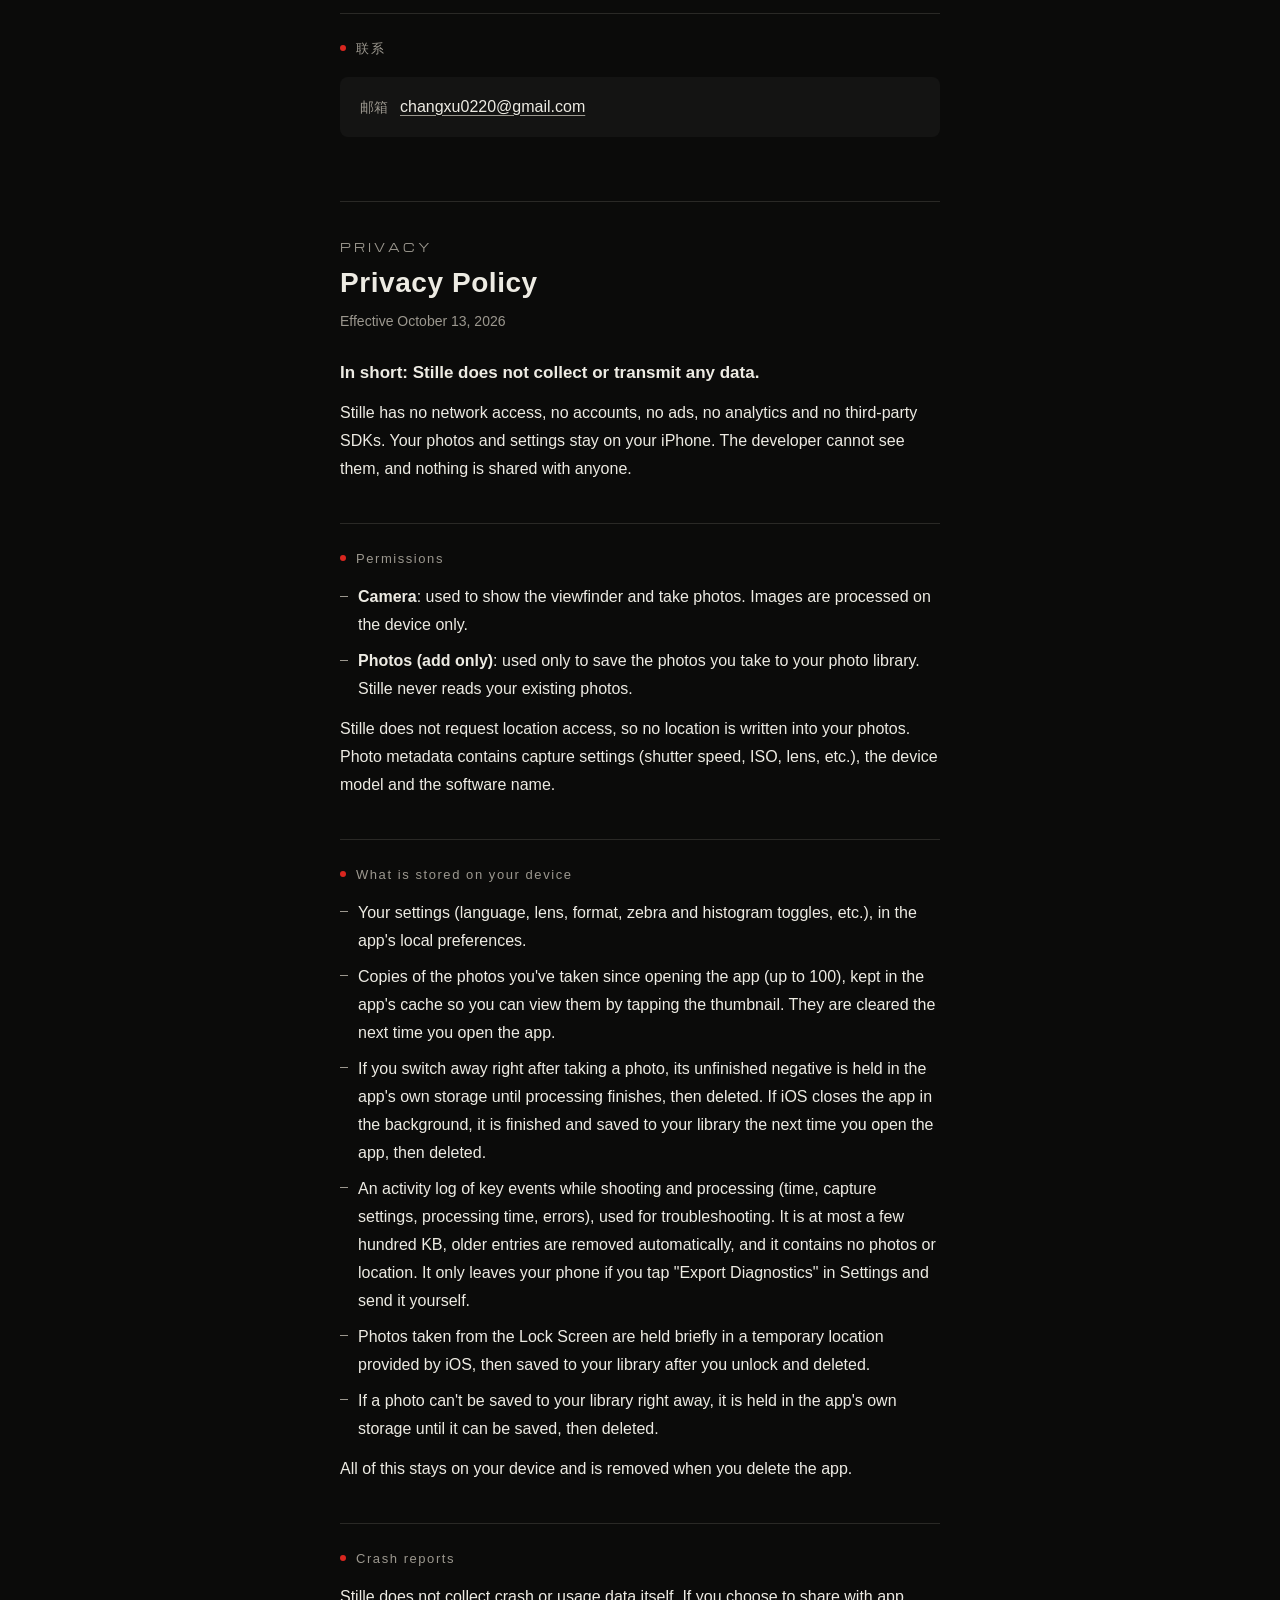
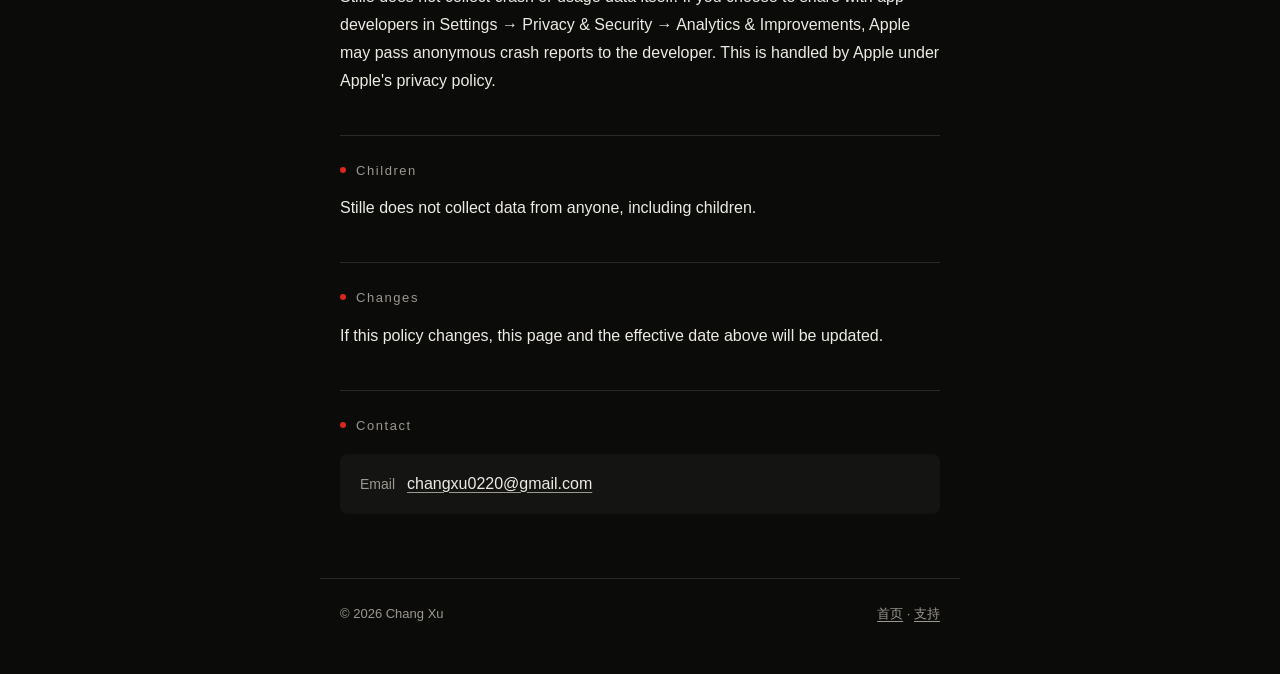
==== commit a3f468ed: "隐私页：看图缓存上限 20 → 100 张（跟 app）" ====
--- a/privacy.html
+++ b/privacy.html
@@ -32,7 +32,7 @@
 <h2>存在手机上的东西</h2>
 <ul>
   <li>你的设置（语言、镜头、格式、斑马纹和直方图开关等），存在 app 自己的本地设置里。</li>
-  <li>这次打开 app 以来拍的照片（最多 20 张），会在 app 自己的缓存里各留一份，用来点开左下角的小图查看；下次打开 app 时清空。</li>
+  <li>这次打开 app 以来拍的照片（最多 100 张），会在 app 自己的缓存里各留一份，用来点开左下角的小图查看；下次打开 app 时清空。</li>
   <li>拍完马上切到别的 app 时，还没处理完的照片底片会先暂存在 app 自己的存储里，处理完就删除；如果 app 在后台被系统关掉，下次打开时会把它处理完、存进相册，再删除。</li>
   <li>运行记录：拍照和处理过程中的关键事件（时间、拍摄参数、处理用时、出错信息），用来排查问题，最多几百 KB，旧的自动删除。不含照片和位置。只有你在设置里点"导出诊断信息"、自己发给别人，它才会离开你的手机。</li>
   <li>在锁定屏幕上拍的照片，会先暂存在系统给的临时位置，解锁后存进相册，存好就删除。</li>
@@ -70,7 +70,7 @@
 <h2>What is stored on your device</h2>
 <ul>
   <li>Your settings (language, lens, format, zebra and histogram toggles, etc.), in the app's local preferences.</li>
-  <li>Copies of the photos you've taken since opening the app (up to 20), kept in the app's cache so you can view them by tapping the thumbnail. They are cleared the next time you open the app.</li>
+  <li>Copies of the photos you've taken since opening the app (up to 100), kept in the app's cache so you can view them by tapping the thumbnail. They are cleared the next time you open the app.</li>
   <li>If you switch away right after taking a photo, its unfinished negative is held in the app's own storage until processing finishes, then deleted. If iOS closes the app in the background, it is finished and saved to your library the next time you open the app, then deleted.</li>
   <li>An activity log of key events while shooting and processing (time, capture settings, processing time, errors), used for troubleshooting. It is at most a few hundred KB, older entries are removed automatically, and it contains no photos or location. It only leaves your phone if you tap "Export Diagnostics" in Settings and send it yourself.</li>
   <li>Photos taken from the Lock Screen are held briefly in a temporary location provided by iOS, then saved to your library after you unlock and deleted.</li>
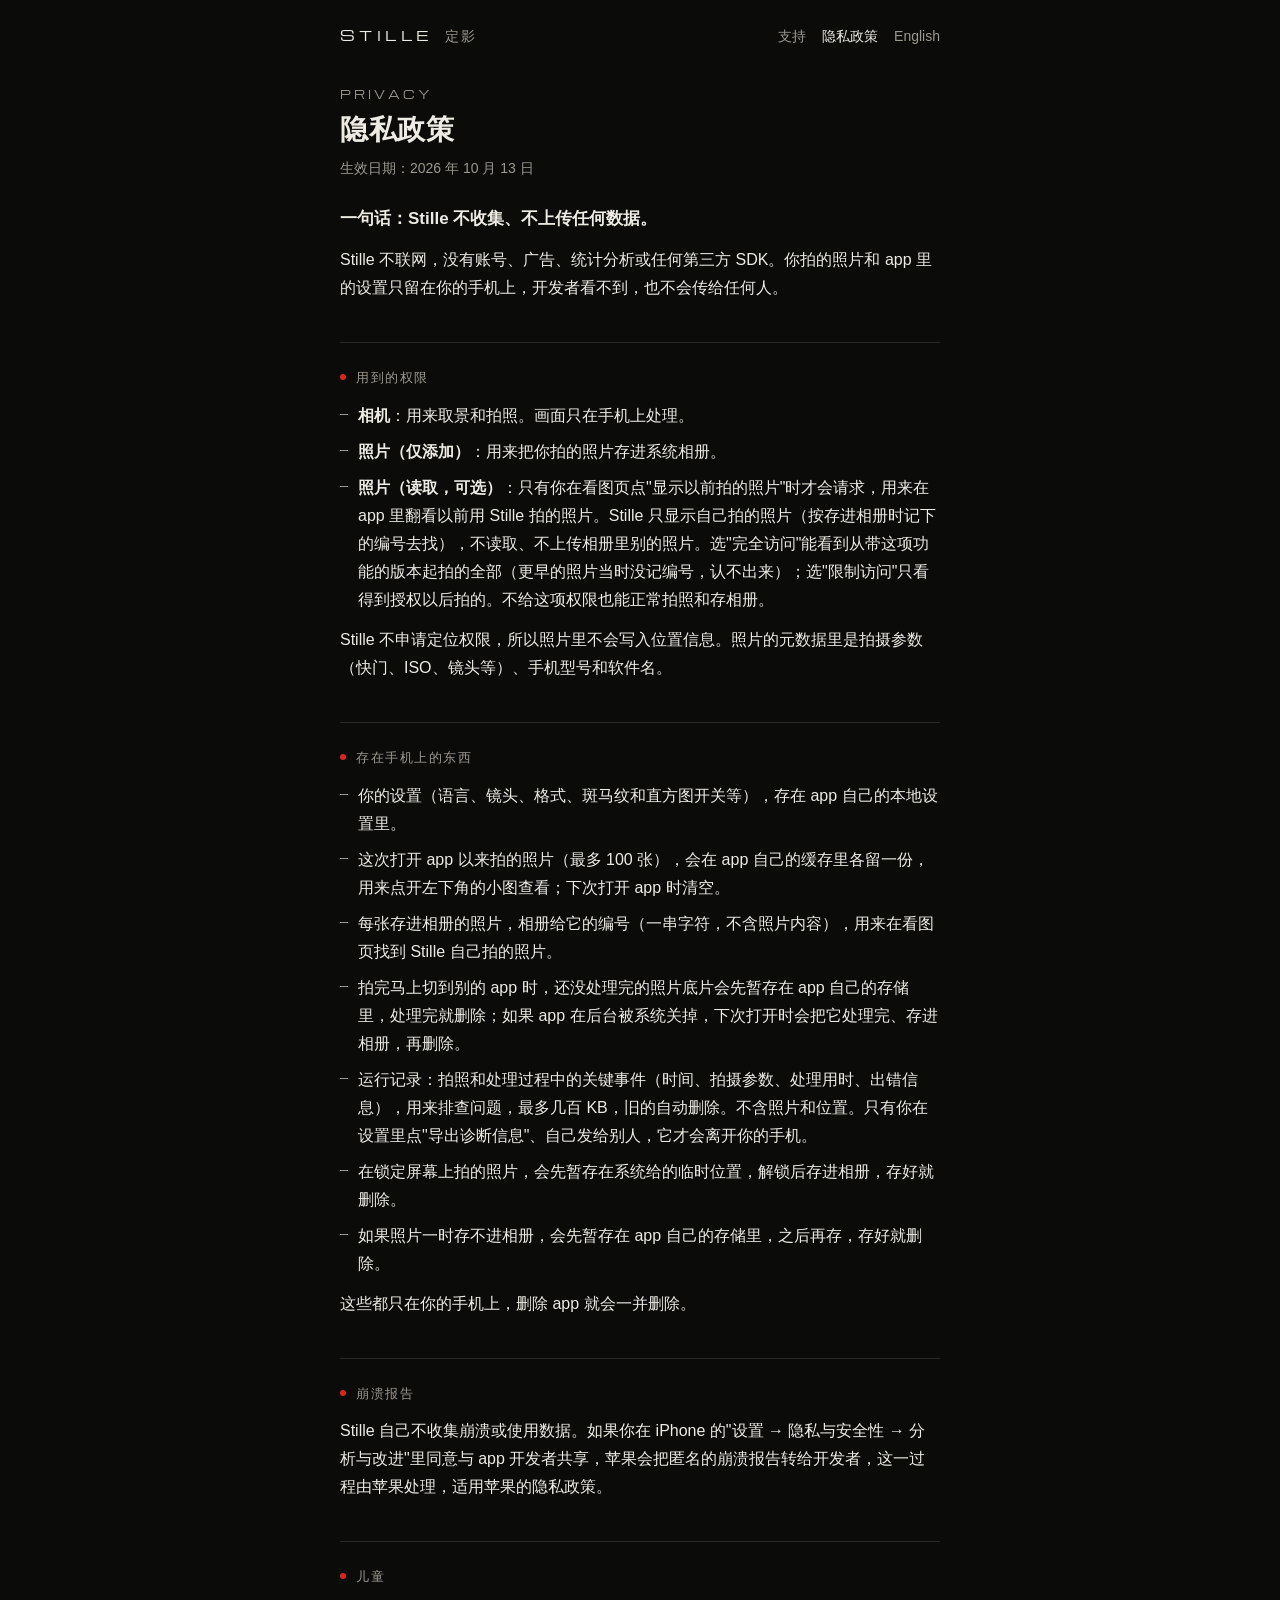
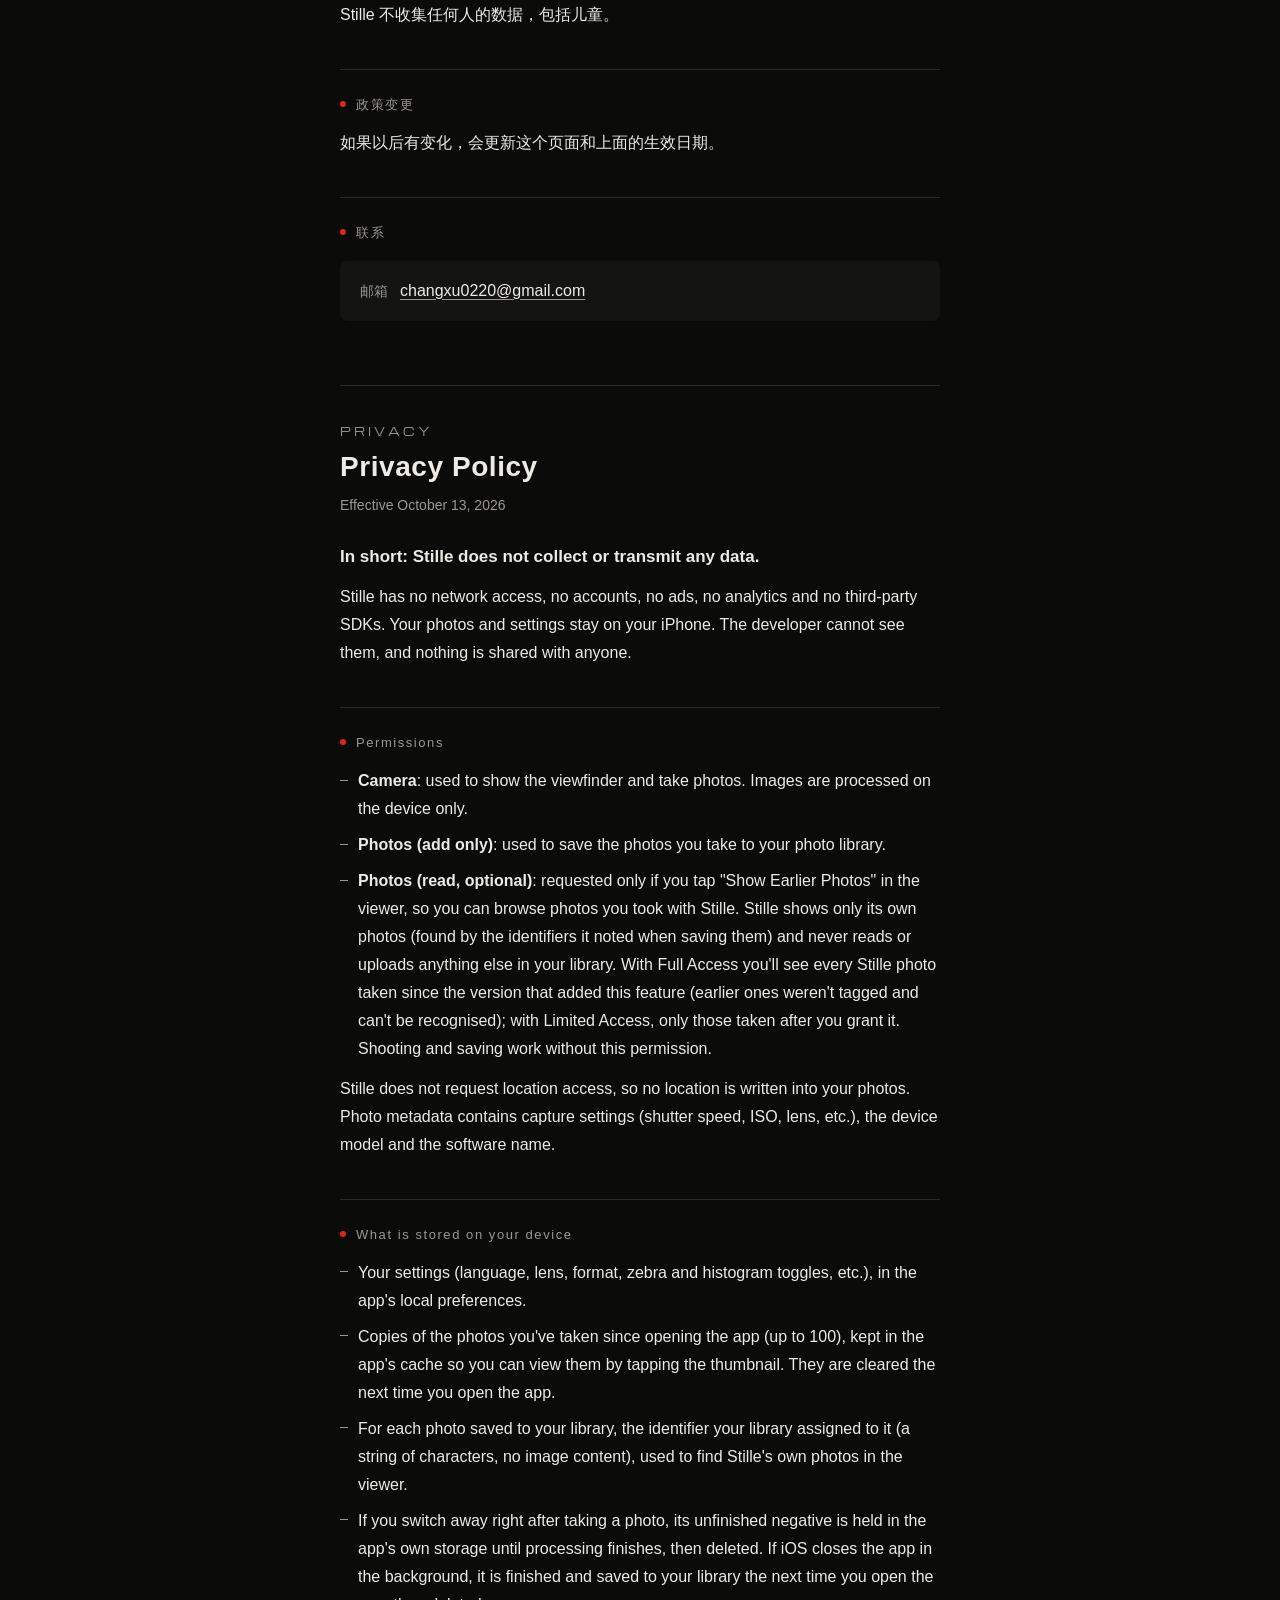
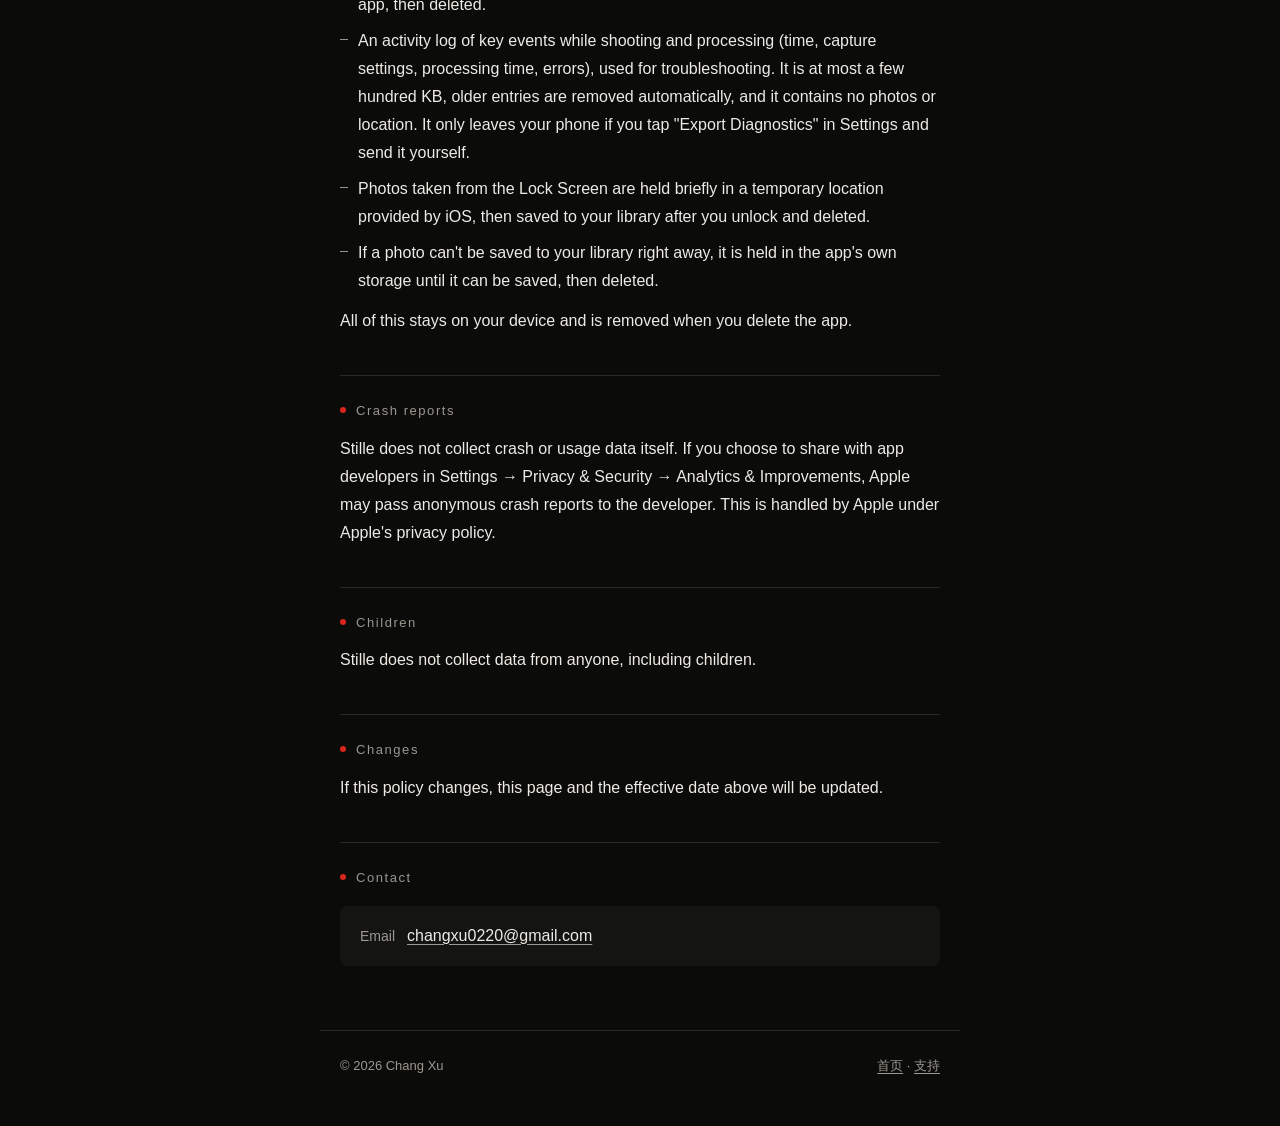
==== commit 35544e7e: "隐私页草稿：读相册权限（可选，看以前用 Stille 拍的）、本地记相册编号；等 app 带这功能的版本上线前再推送 和 app 那边「看以前拍的照片」一起（procam STATUS 2026-10" ====
--- a/privacy.html
+++ b/privacy.html
@@ -25,7 +25,8 @@
 <h2>用到的权限</h2>
 <ul>
   <li><strong>相机</strong>：用来取景和拍照。画面只在手机上处理。</li>
-  <li><strong>照片（仅添加）</strong>：只用来把你拍的照片存进系统相册。Stille 不会读取相册里已有的照片。</li>
+  <li><strong>照片（仅添加）</strong>：用来把你拍的照片存进系统相册。</li>
+  <li><strong>照片（读取，可选）</strong>：只有你在看图页点"显示以前拍的照片"时才会请求，用来在 app 里翻看以前用 Stille 拍的照片。Stille 只显示自己拍的照片（按存进相册时记下的编号去找），不读取、不上传相册里别的照片。选"完全访问"能看到从带这项功能的版本起拍的全部（更早的照片当时没记编号，认不出来）；选"限制访问"只看得到授权以后拍的。不给这项权限也能正常拍照和存相册。</li>
 </ul>
 <p>Stille 不申请定位权限，所以照片里不会写入位置信息。照片的元数据里是拍摄参数（快门、ISO、镜头等）、手机型号和软件名。</p>
 
@@ -33,6 +34,7 @@
 <ul>
   <li>你的设置（语言、镜头、格式、斑马纹和直方图开关等），存在 app 自己的本地设置里。</li>
   <li>这次打开 app 以来拍的照片（最多 100 张），会在 app 自己的缓存里各留一份，用来点开左下角的小图查看；下次打开 app 时清空。</li>
+  <li>每张存进相册的照片，相册给它的编号（一串字符，不含照片内容），用来在看图页找到 Stille 自己拍的照片。</li>
   <li>拍完马上切到别的 app 时，还没处理完的照片底片会先暂存在 app 自己的存储里，处理完就删除；如果 app 在后台被系统关掉，下次打开时会把它处理完、存进相册，再删除。</li>
   <li>运行记录：拍照和处理过程中的关键事件（时间、拍摄参数、处理用时、出错信息），用来排查问题，最多几百 KB，旧的自动删除。不含照片和位置。只有你在设置里点"导出诊断信息"、自己发给别人，它才会离开你的手机。</li>
   <li>在锁定屏幕上拍的照片，会先暂存在系统给的临时位置，解锁后存进相册，存好就删除。</li>
@@ -63,7 +65,8 @@
 <h2>Permissions</h2>
 <ul>
   <li><strong>Camera</strong>: used to show the viewfinder and take photos. Images are processed on the device only.</li>
-  <li><strong>Photos (add only)</strong>: used only to save the photos you take to your photo library. Stille never reads your existing photos.</li>
+  <li><strong>Photos (add only)</strong>: used to save the photos you take to your photo library.</li>
+  <li><strong>Photos (read, optional)</strong>: requested only if you tap "Show Earlier Photos" in the viewer, so you can browse photos you took with Stille. Stille shows only its own photos (found by the identifiers it noted when saving them) and never reads or uploads anything else in your library. With Full Access you'll see every Stille photo taken since the version that added this feature (earlier ones weren't tagged and can't be recognised); with Limited Access, only those taken after you grant it. Shooting and saving work without this permission.</li>
 </ul>
 <p>Stille does not request location access, so no location is written into your photos. Photo metadata contains capture settings (shutter speed, ISO, lens, etc.), the device model and the software name.</p>
 
@@ -71,6 +74,7 @@
 <ul>
   <li>Your settings (language, lens, format, zebra and histogram toggles, etc.), in the app's local preferences.</li>
   <li>Copies of the photos you've taken since opening the app (up to 100), kept in the app's cache so you can view them by tapping the thumbnail. They are cleared the next time you open the app.</li>
+  <li>For each photo saved to your library, the identifier your library assigned to it (a string of characters, no image content), used to find Stille's own photos in the viewer.</li>
   <li>If you switch away right after taking a photo, its unfinished negative is held in the app's own storage until processing finishes, then deleted. If iOS closes the app in the background, it is finished and saved to your library the next time you open the app, then deleted.</li>
   <li>An activity log of key events while shooting and processing (time, capture settings, processing time, errors), used for troubleshooting. It is at most a few hundred KB, older entries are removed automatically, and it contains no photos or location. It only leaves your phone if you tap "Export Diagnostics" in Settings and send it yourself.</li>
   <li>Photos taken from the Lock Screen are held briefly in a temporary location provided by iOS, then saved to your library after you unlock and deleted.</li>
